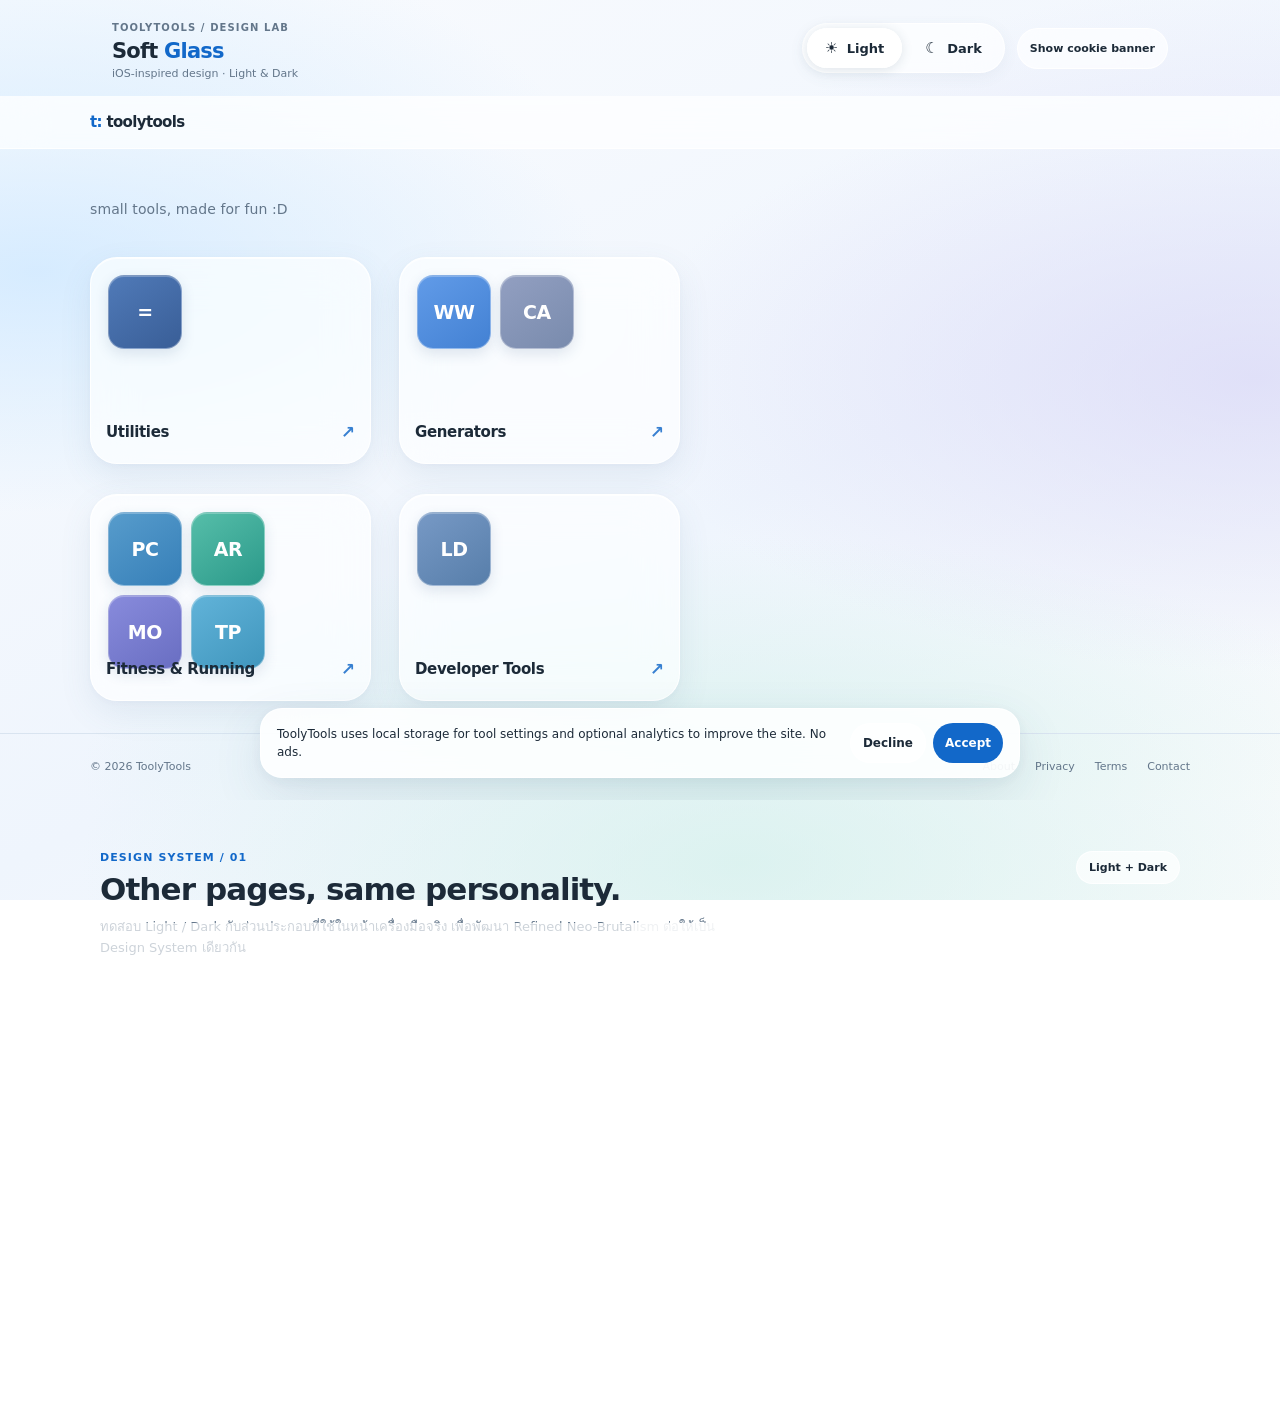
==== index.html @ 5f622f33 "Switch ToolyTools preview to iOS-inspired Soft Glass" ====
<!doctype html>
<html lang="en" data-mode="light">
<head>
  <meta charset="UTF-8">
  <meta name="viewport" content="width=device-width, initial-scale=1, viewport-fit=cover">
  <meta name="color-scheme" content="light dark">
  <meta name="description" content="ToolyTools Soft Glass — iOS-inspired clean and frosted Light and Dark interactive folder demo. No production changes.">
  <title>ToolyTools — Soft Glass Style Lab</title>
  <script>
    // Set the last chosen appearance before CSS loads, to avoid a flash.
    (function () {
      try {
        var saved = localStorage.getItem("toolytools-refined-mode");
        document.documentElement.dataset.mode =
          saved === "light" || saved === "dark" ? saved :
          (window.matchMedia("(prefers-color-scheme: dark)").matches ? "dark" : "light");
      } catch (_) { document.documentElement.dataset.mode = "light"; }
    }());
  </script>
  <link rel="stylesheet" href="./styles.css">
  <link rel="stylesheet" href="./refined.css">
  <link rel="stylesheet" href="./interaction.css">
  <link rel="stylesheet" href="./glass.css">
  <script src="./refined.js" defer></script>
</head>
<body>
  <!-- Demo controls — not part of ToolyTools' actual website layout. -->
  <aside class="demo-toolbar" aria-label="Soft Glass design system controls">
    <div class="toolbar-brand">
      <span class="toolbar-eyebrow">TOOLYTOOLS / DESIGN LAB</span>
      <div class="toolbar-name">Soft <span>Glass</span></div>
      <div class="toolbar-hint">iOS-inspired design · Light & Dark</div>
    </div>
    <div class="toolbar-actions">
      <div class="mode-switch" role="group" aria-label="Appearance">
        <button type="button" data-mode-switch="light" aria-pressed="true"><span aria-hidden="true">☀</span> Light</button>
        <button type="button" data-mode-switch="dark" aria-pressed="false"><span aria-hidden="true">☾</span> Dark</button>
      </div>
      <button class="reset-cookie" id="show-cookie" type="button">Show cookie banner</button>
    </div>
  </aside>

  <!-- The four real ToolyTools folder categories, now interactive. -->
  <div class="site-preview" id="site-preview" data-theme="refined">
    <header class="site-header">
      <div class="site-width header-inner">
        <span class="site-logo"><span class="logo-accent">t:</span> toolytools</span>
      </div>
    </header>
    <main class="home-screen" id="main-content">
      <div class="site-width home-container">
        <div class="home-hero"><p>small tools, made for fun :D</p></div>
        <section class="folder-grid" aria-label="Tool folders" tabindex="0">
          <button class="folder-item" type="button" data-folder="utilities" aria-label="Open Utilities folder" aria-haspopup="dialog" aria-controls="folder-dialog">
            <span aria-hidden="true" class="folder-card">
              <span class="tool-tile tile-equals">=</span>
            </span>
            <span class="folder-title">Utilities<span class="folder-arrow" aria-hidden="true">↗</span></span>
          </button>
          <button class="folder-item" type="button" data-folder="generators" aria-label="Open Generators folder" aria-haspopup="dialog" aria-controls="folder-dialog">
            <span aria-hidden="true" class="folder-card">
              <span class="tool-tile tile-ww">WW</span>
              <span class="tool-tile tile-ca">CA</span>
            </span>
            <span class="folder-title">Generators<span class="folder-arrow" aria-hidden="true">↗</span></span>
          </button>
          <button class="folder-item" type="button" data-folder="fitness" aria-label="Open Fitness &amp; Running folder" aria-haspopup="dialog" aria-controls="folder-dialog">
            <span aria-hidden="true" class="folder-card">
              <span class="tool-tile tile-pc">PC</span>
              <span class="tool-tile tile-ar">AR</span>
              <span class="tool-tile tile-mo">MO</span>
              <span class="tool-tile tile-tp">TP</span>
            </span>
            <span class="folder-title">Fitness &amp; Running<span class="folder-arrow" aria-hidden="true">↗</span></span>
          </button>
          <button class="folder-item" type="button" data-folder="developer" aria-label="Open Developer Tools folder" aria-haspopup="dialog" aria-controls="folder-dialog">
            <span aria-hidden="true" class="folder-card">
              <span class="tool-tile tile-ld">LD</span>
            </span>
            <span class="folder-title">Developer Tools<span class="folder-arrow" aria-hidden="true">↗</span></span>
          </button>
        </section>
      </div>
    </main>
    <footer class="site-footer">
      <div class="site-width footer-inner">
        <span>© 2026 ToolyTools</span>
        <nav class="footer-links" aria-label="Footer pages">
          <span>About</span><span>Privacy</span><span>Terms</span><span>Contact</span>
        </nav>
      </div>
    </footer>
    <div class="cookie-banner" id="cookie-banner" role="region" aria-label="Cookie choices">
      <p>ToolyTools uses local storage for tool settings and optional analytics to improve the site. No ads.</p>
      <div class="cookie-actions">
        <button type="button" data-dismiss-cookie="decline">Decline</button>
        <button type="button" data-dismiss-cookie="accept">Accept</button>
      </div>
    </div>
  </div>

  <!-- Dialog is outside site-preview so it is not clipped by the home layout. -->
  <div class="modal-backdrop" id="folder-backdrop" hidden>
    <section class="folder-dialog" id="folder-dialog" role="dialog" aria-modal="true"
      aria-labelledby="folder-dialog-title" aria-describedby="folder-dialog-description"
      tabindex="-1">
      <div class="folder-dialog__header">
        <div class="folder-dialog__intro">
          <span class="folder-dialog__eyebrow">TOOLYTOOLS / FOLDER</span>
          <h2 id="folder-dialog-title">Fitness &amp; Running</h2>
          <p id="folder-dialog-description">Explore tools in this folder.</p>
        </div>
        <button type="button" class="folder-dialog__close" id="close-folder"
          aria-label="Close folder dialog">×</button>
      </div>
      <div class="modal-tools" id="folder-tools" aria-label="Tools in selected folder"></div>
      <div class="folder-dialog__foot">
        <span id="folder-tool-count">4 tools</span>
        <span>ESC to close <span aria-hidden="true">↗</span></span>
      </div>
    </section>
  </div>
  <div class="demo-toast" id="demo-toast" role="status" aria-live="polite" hidden></div>

  <!-- Tool-page specimen. Not part of the production ToolyTools homepage. -->
  <section class="component-lab" id="component-lab" aria-label="Reusable components demo">
    <div class="component-lab__inner">
      <div class="kit-intro">
        <div>
          <p class="kit-eyebrow">DESIGN SYSTEM / 01</p>
          <h2>Other pages, same personality.</h2>
          <p>ทดสอบ Light / Dark กับส่วนประกอบที่ใช้ในหน้าเครื่องมือจริง เพื่อพัฒนา Refined Neo-Brutalism ต่อให้เป็น Design System เดียวกัน</p>
        </div>
        <span class="kit-badge">Light + Dark</span>
      </div>
      <div class="kit-grid">
        <article class="kit-card">
          <div class="kit-card__head">
            <h3>Workout Wallpaper</h3>
            <span class="kit-status">● Preview mode</span>
          </div>
          <div class="kit-fields">
            <div class="kit-field">
              <label for="kit-goal">Weekly goal (km)</label>
              <input id="kit-goal" class="kit-control" type="number" min="1" max="999" inputmode="numeric" value="70">
            </div>
            <div class="kit-field">
              <label for="kit-format">Wallpaper format</label>
              <select id="kit-format" class="kit-control">
                <option>Portrait</option><option>Landscape</option><option>Square</option>
              </select>
            </div>
          </div>
          <div class="kit-buttons">
            <button class="kit-button primary" id="kit-generate" type="button">Update preview →</button>
            <button class="kit-button" id="kit-reset" type="button">Reset settings</button>
          </div>
          <div class="kit-result" aria-live="polite">
            <div class="kit-result__art">WW</div>
            <div>
              <div class="kit-result__text" id="kit-result-title">70 km · Portrait</div>
              <div class="kit-result__muted" id="kit-result-info">Interactive demo of reusable components</div>
            </div>
          </div>
          <p class="kit-note">Sample UI only — no wallpaper file is generated.</p>
        </article>
        <article class="kit-card">
          <div class="kit-card__head">
            <h3>Components in context</h3>
            <span class="kit-status">● Reusable</span>
          </div>
          <div class="kit-tabs" role="group" aria-label="Example data">
            <button type="button" class="kit-tab" data-kit-tab="tools" aria-pressed="true">Tools</button>
            <button type="button" class="kit-tab" data-kit-tab="activity" aria-pressed="false">Activity</button>
          </div>
          <div id="kit-list" class="kit-list"></div>
          <p class="kit-note">Shared tokens:
            <span class="kit-code">--ds-surface</span>
            <span class="kit-code">--ds-accent</span>
            <span class="kit-code">--ds-border</span>
          </p>
        </article>
      </div>
    </div>
  </section>
</body>
</html>
---- styles.css ----
/* ToolyTools — Refined Neo-Brutalism Layout Foundation.
   Stable geometry for the original site + reusable component specimen.
   Palette and surface styling are defined exclusively in refined.css. */
*{box-sizing:border-box}
html{min-width:280px}
body{margin:0;font-family:system-ui,-apple-system,"Segoe UI",Arial,sans-serif}
button,input,select{font:inherit}
button{cursor:pointer}
:focus-visible{outline:3px solid var(--ds-focus);outline-offset:3px}
[hidden]{display:none!important}

/* Design-lab-only controls: not intended as a production site header */
.demo-toolbar{
  width:min(100%,1100px);margin:0 auto;padding:17px 22px;
  display:flex;align-items:center;justify-content:space-between;gap:18px;
}
.toolbar-brand{min-width:0}
.toolbar-eyebrow{font-size:10px;letter-spacing:1.5px;font-weight:800}
.toolbar-name{font-weight:850;font-size:20px;letter-spacing:-.65px;line-height:1.25;margin:3px 0}
.toolbar-hint{font-size:11px}
.toolbar-actions{display:flex;align-items:center;gap:12px;flex-shrink:0}
.mode-switch{display:flex;align-items:center;gap:5px;padding:4px;border-radius:11px}
.mode-switch button{border:1px solid transparent;min-height:41px;padding:9px 18px;border-radius:8px;font-size:13px;font-weight:750;transition:background-color .18s,color .18s}
.mode-switch button span{font-size:15px;margin-right:4px}
.reset-cookie{min-height:41px;border:1px solid;border-radius:8px;padding:9px 12px;font-size:11px;font-weight:700;white-space:nowrap}

/* The fixed ToolyTools homepage layout from the previous demo */
.site-preview{
  width:100%;min-height:695px;position:relative;isolation:isolate;
  display:flex;flex-direction:column;overflow:hidden;
  border-top:1px solid;
  transition:background-color .19s ease,color .19s ease,border-color .19s ease;
}
.site-width{max-width:1100px;width:100%;margin:0 auto}
.site-header{height:53px;flex-shrink:0;border-bottom:1px solid}
.header-inner{height:100%;display:flex;align-items:center}
.site-logo{font-size:15px;font-weight:800;letter-spacing:-.4px}
.logo-accent{font-weight:900}
.home-screen{flex:1;min-width:0}
.home-hero{padding-top:51px;padding-bottom:38px}
.home-hero p{
  margin:0;font-family:Consolas,ui-monospace,monospace;
  font-size:13px;line-height:1.35;letter-spacing:.1px;
}
.folder-grid{display:flex;justify-content:space-between;gap:10px;padding:0 70px 20px}
.folder-item{flex:0 0 120px;text-align:center}
.folder-card{
  width:120px;height:120px;padding:10px;
  display:grid;grid-template-columns:repeat(2,45px);
  grid-template-rows:repeat(2,45px);gap:8px;
  align-content:start;justify-content:start;
  position:relative;
  transition:background-color .19s ease,border-color .19s ease,box-shadow .19s ease,transform .19s ease;
}
.tool-tile{
  height:45px;width:45px;display:flex;
  align-items:center;justify-content:center;
  font:900 12px/1 Consolas,ui-monospace,monospace;
  letter-spacing:-.4px;position:relative;z-index:1;
}
.folder-title{font-size:15px;font-weight:740;white-space:nowrap;margin-top:17px;line-height:1.4;letter-spacing:-.35px}
.site-footer{height:67px;flex-shrink:0;border-top:1px solid}
.footer-inner{
  height:100%;display:flex;align-items:center;
  justify-content:space-between;gap:12px;
  font:11px Consolas,ui-monospace,monospace;
}
.footer-links{display:flex;align-items:center;gap:20px}
.cookie-banner{
  position:absolute;left:50%;bottom:22px;transform:translateX(-50%);
  display:flex;align-items:center;gap:20px;
  width:min(760px,calc(100% - 32px));z-index:5;padding:14px 16px;
  border:2px solid;border-radius:10px;
}
.cookie-banner p{
  flex:1;min-width:0;margin:0;
  font:12px/1.5 Consolas,ui-monospace,monospace;
}
.cookie-actions{display:flex;gap:7px}
.cookie-actions button{
  padding:10px 12px;border:1px solid;
  border-radius:6px;font:700 12px Consolas,ui-monospace,monospace;
  min-height:40px;transition:filter .18s,transform .18s;
}
.cookie-actions button:hover{filter:brightness(1.08);transform:translateY(-1px)}

/* Reusable component specimen for future tool pages */
.component-lab{padding:clamp(28px,4vw,52px) 20px 65px;transition:background-color .19s,color .19s}
.component-lab__inner{width:min(100%,1080px);margin:0 auto}
.kit-intro{display:flex;align-items:flex-start;justify-content:space-between;gap:14px;margin-bottom:22px}
.kit-eyebrow{font-size:11px;font-weight:850;letter-spacing:1.1px;margin:0 0 8px}
.kit-intro h2{font-size:clamp(22px,3vw,31px);letter-spacing:-.9px;margin:0 0 9px;line-height:1.15}
.kit-intro p:last-child{font-size:13px;line-height:1.6;margin:0;max-width:620px}
.kit-badge{border:1px solid;border-radius:999px;padding:9px 12px;font-size:11px;white-space:nowrap;font-weight:750}
.kit-grid{display:grid;grid-template-columns:minmax(0,1.25fr) minmax(0,1fr);gap:17px;align-items:start}
.kit-card{min-width:0;border:2px solid;padding:20px;border-radius:12px}
.kit-card__head{display:flex;align-items:center;justify-content:space-between;gap:10px;margin-bottom:20px}
.kit-card h3{font-size:17px;letter-spacing:-.3px;margin:0}
.kit-status{border:1px solid;border-radius:999px;font-size:11px;padding:6px 9px;white-space:nowrap}
.kit-fields{display:grid;grid-template-columns:1fr 1fr;gap:12px}
.kit-field{display:flex;flex-direction:column;min-width:0;gap:7px}
.kit-field label{font-size:12px;font-weight:770}
.kit-control{
  width:100%;min-width:0;min-height:44px;
  padding:10px 12px;border:1px solid;border-radius:7px;font-size:14px;
}
.kit-buttons{display:flex;flex-wrap:wrap;gap:9px;margin-top:20px}
.kit-button{min-height:44px;padding:10px 15px;border:1px solid;border-radius:7px;font-weight:750;transition:transform .17s,background-color .17s}
.kit-button:active{transform:translateY(1px)}
.kit-result{display:flex;gap:12px;align-items:flex-start;margin-top:20px;padding:14px;border:2px solid;border-radius:10px}
.kit-result__art{height:43px;width:43px;flex:0 0 43px;display:grid;place-items:center;border-radius:6px;font-weight:800}
.kit-result__text{font-size:13px;font-weight:800;line-height:1.5}
.kit-result__muted{font-size:11px;margin-top:5px}
.kit-tabs{display:flex;gap:7px;margin-bottom:18px}
.kit-tab{min-height:38px;border:1px solid;border-radius:7px;padding:8px 12px;font-size:12px;font-weight:750}
.kit-list{display:grid;gap:9px}
.kit-list__item{display:flex;align-items:center;justify-content:space-between;gap:10px;padding:11px 0;border-bottom:1px solid}
.kit-list__item:last-child{border-bottom:0}
.kit-list__title{font-size:12px;font-weight:750}
.kit-list__sub{font-size:11px;margin-top:5px}
.kit-pill{font-size:10px;padding:6px 8px;border-radius:999px;font-weight:750;white-space:nowrap}
.kit-note{font-size:11px;line-height:1.65;margin:14px 0 0}
.kit-code{display:inline-block;padding:4px 6px;border:1px solid;border-radius:5px;font:11px ui-monospace,monospace;margin:3px 1px}

/* Responsive: mobile homepage remains ONE HORIZONTAL RAIL, never a 2-col grid. */
@media(max-width:1150px){
  .site-width{padding-inline:22px}
  .folder-grid{padding-inline:40px}
}
@media(max-width:900px){.kit-grid{grid-template-columns:1fr}}
@media(max-width:720px){
  html,body{width:100%;max-width:100%;overflow-x:clip}
  .demo-toolbar{padding:13px 14px;gap:10px}
  .toolbar-name{font-size:17px}
  .toolbar-eyebrow{font-size:9px;letter-spacing:1px}
  .toolbar-hint{font-size:10px}
  .toolbar-actions{flex-direction:column;gap:5px;align-items:stretch}
  .mode-switch{padding:2px}
  .mode-switch button{min-height:44px;padding:9px 11px;font-size:12px}
  .reset-cookie{min-height:32px;font-size:10px;padding:6px}
  .site-preview{min-height:640px;min-width:0}
  .site-width{padding-inline:26px}
  .home-hero{padding-top:35px;padding-bottom:39px}
  .home-hero p{font-size:12px}
  .folder-grid{
    width:calc(100% + 52px);margin-left:-26px;
    padding:0 0 24px 73px;gap:105px;justify-content:flex-start;
    overflow-x:auto;overscroll-behavior-x:contain;
    scrollbar-width:none;scroll-snap-type:none
  }
  .folder-grid::-webkit-scrollbar{display:none}
  .folder-item{flex-shrink:0}
  .folder-title{font-size:14px;margin-top:15px}
  .site-footer{height:50px}
  .footer-inner{padding-inline:15px;font-size:9px;gap:4px}
  .footer-links{gap:9px;font-size:9px;flex-wrap:wrap;justify-content:flex-end}
  .cookie-banner{bottom:13px;display:block;padding:13px 14px;max-width:calc(100% - 24px)}
  .cookie-banner p{font-size:11px;margin-bottom:10px;overflow-wrap:anywhere}
  .cookie-actions{display:flex}
  .cookie-actions button{flex:1;min-height:44px;font-size:11px}
  .component-lab{padding:28px 14px 45px}
  .kit-intro{display:block}
  .kit-badge{display:inline-block;margin-top:13px}
  .kit-card{padding:16px}
  .kit-fields{grid-template-columns:1fr}
  .kit-buttons{display:grid;grid-template-columns:1fr 1fr}
  .kit-button{padding:10px 6px}
}
@media(max-width:360px){
 .site-width{padding-inline:19px}
 .folder-grid{margin-left:-19px;width:calc(100% + 38px);padding-left:60px;gap:85px}
 .footer-links{gap:6px;font-size:8px}
 .demo-toolbar{flex-wrap:wrap}
 .toolbar-actions{flex-direction:row;width:100%;align-items:center}
 .mode-switch{flex:1}
 .mode-switch button{flex:1}
 .reset-cookie{max-width:118px;white-space:normal}
}
@media(prefers-reduced-motion:reduce){
 *,*::before,*::after{scroll-behavior:auto!important;transition-duration:0s!important;animation-duration:0s!important}
}
---- refined.css ----
/* Refined Neo-Brutalism — ONE visual system, TWO appearances.
   Design tokens are shared by homepage and future ToolyTools tools.
   Colors, borders and shadows live here; all dimensions/layout in styles.css. */

/* Cool Slate v2: clean neutral surfaces, muted steel blue and calm teal.
   Two appearances of the same Refined Neo-Brutalism design system. */
:root,
html[data-mode="light"]{
  color-scheme:light;
  --bg:#f6f8fa;
  --surface:#ffffff;
  --surface-2:#edf2f6;
  --text:#23313d;
  --muted:#627380;
  --border:#758999;
  --accent:#365f7d;
  --accent-2:#b5ccd3;
  --on-accent:#ffffff;
  --shadow-ink:#9eafbccc;
  --site-glow:linear-gradient(160deg,#fcfdfe 0%,#f6f8fa 55%,#f0f4f6 100%);
  --folder-1:#e6ebef;
  --folder-2:#e2e9ef;
  --folder-3:#e0ebec;
  --folder-4:#e8eaee;
  --tile-1:#52697a;
  --tile-2:#557993;
  --tile-3:#6c8291;
  --tile-4:#4d7188;
  --tile-5:#577f7d;
  --tile-6:#687a97;
  --tile-7:#4d8090;
  --tile-8:#5f7383;
  --tile-ink:#ffffff;
  --radius-lg:12px;
  --radius-md:7px;
  --shadow-card:2px 3px 0 var(--shadow-ink);
  --shadow-tile:1px 1px 0 #667d8d66;
  --card-border:1.5px solid var(--border);
  --tile-border:1px solid var(--border);
  --transition:180ms ease;
  --ds-bg:var(--bg);
  --ds-surface:var(--surface);
  --ds-surface-alt:var(--surface-2);
  --ds-text:var(--text);
  --ds-muted:var(--muted);
  --ds-border:var(--border);
  --ds-accent:var(--accent);
  --ds-on-accent:var(--on-accent);
  --ds-positive:#3c756a;
  --ds-radius:var(--radius-lg);
  --ds-shadow:var(--shadow-card);
  --ds-focus:#315f88;
}
html[data-mode="dark"]{
  color-scheme:dark;
  --bg:#141b21;
  --surface:#1e2932;
  --surface-2:#2a3842;
  --text:#eaf0f4;
  --muted:#acbec9;
  --border:#8295a2;
  --accent:#91bdd5;
  --accent-2:#527887;
  --on-accent:#182833;
  --shadow-ink:#091218;
  --site-glow:linear-gradient(165deg,#1a252d 0%,#141b21 60%,#11171c 100%);
  --folder-1:#2c3b46;
  --folder-2:#324352;
  --folder-3:#2c4548;
  --folder-4:#36404b;
  --tile-1:#abc2d0;
  --tile-2:#9bbfd5;
  --tile-3:#a6bac7;
  --tile-4:#a0c5d7;
  --tile-5:#9dc4bf;
  --tile-6:#b4bfd6;
  --tile-7:#96c5cc;
  --tile-8:#b0c2cf;
  --tile-ink:#152531;
  --shadow-card:2px 3px 0 var(--shadow-ink);
  --shadow-tile:1px 1px 0 #071117a6;
  --ds-positive:#99cec1;
  --ds-focus:#a1d3ee;
}

/* Demo toolbar shares the actual system so switching previews everything. */
body{background:var(--bg);color:var(--text);transition:background-color var(--transition),color var(--transition)}
.demo-toolbar{color:var(--text)}
.toolbar-eyebrow{color:var(--accent)}
.toolbar-name span{color:var(--accent)}
.toolbar-hint{color:var(--muted)}
.mode-switch{border:1px solid var(--border);background:var(--surface-2)}
.mode-switch button{background:transparent;color:var(--text)}
.mode-switch button:hover{background:var(--surface)}
.mode-switch button[aria-pressed="true"]{
  background:var(--accent);color:var(--on-accent);border-color:var(--border);
  box-shadow:1px 2px 0 var(--shadow-ink);
}
.reset-cookie{border-color:var(--border);background:var(--surface);color:var(--text)}
.reset-cookie:hover{background:var(--surface-2)}

/* Matching original ToolyTools homepage proportions. */
.site-preview[data-theme="refined"]{
  background:var(--site-glow),var(--bg);
  color:var(--text);
  border-top-color:var(--border);
}
.site-preview[data-theme="refined"] .site-header{
  border-bottom:1px solid var(--border);
  background:var(--surface);
}
.site-preview[data-theme="refined"] .logo-accent{color:var(--accent)}
.site-preview[data-theme="refined"] .site-logo{letter-spacing:-.45px}
.site-preview[data-theme="refined"] .home-hero p{color:var(--muted)}
.site-preview[data-theme="refined"] .folder-card{
  border:var(--card-border);border-radius:var(--radius-lg);
  background:var(--folder-color);box-shadow:var(--shadow-card);
}
.site-preview[data-theme="refined"] .folder-item:nth-child(1){--folder-color:var(--folder-1)}
.site-preview[data-theme="refined"] .folder-item:nth-child(2){--folder-color:var(--folder-2)}
.site-preview[data-theme="refined"] .folder-item:nth-child(3){--folder-color:var(--folder-3)}
.site-preview[data-theme="refined"] .folder-item:nth-child(4){--folder-color:var(--folder-4)}
.site-preview[data-theme="refined"] .folder-card::after{
  content:"";position:absolute;bottom:10px;right:10px;width:12px;height:3px;
  background:var(--border);opacity:.38;border-radius:1px;pointer-events:none;
}
.site-preview[data-theme="refined"] .tool-tile{
  border:var(--tile-border);border-radius:var(--radius-md);
  box-shadow:var(--shadow-tile);color:var(--tile-ink);filter:none;
}
.site-preview[data-theme="refined"] .tile-equals{background:var(--tile-1)}
.site-preview[data-theme="refined"] .tile-ww{background:var(--tile-2)}
.site-preview[data-theme="refined"] .tile-ca{background:var(--tile-3)}
.site-preview[data-theme="refined"] .tile-pc{background:var(--tile-4)}
.site-preview[data-theme="refined"] .tile-ar{background:var(--tile-5)}
.site-preview[data-theme="refined"] .tile-mo{background:var(--tile-6)}
.site-preview[data-theme="refined"] .tile-tp{background:var(--tile-7)}
.site-preview[data-theme="refined"] .tile-ld{background:var(--tile-8)}
.site-preview[data-theme="refined"] .folder-title{color:var(--text)}
.site-preview[data-theme="refined"] .site-footer{border-top-color:var(--border)}
.site-preview[data-theme="refined"] .footer-inner{color:var(--muted)}
.site-preview[data-theme="refined"] .cookie-banner{
  color:var(--text);background:var(--surface);
  border-color:var(--border);box-shadow:var(--shadow-card);
}
.site-preview[data-theme="refined"] .cookie-banner p{color:var(--text)}
.site-preview[data-theme="refined"] .cookie-actions button{
  border-color:var(--border);color:var(--text);background:var(--surface-2);
}
.site-preview[data-theme="refined"] .cookie-actions button[data-dismiss-cookie="accept"]{
  background:var(--accent);color:var(--on-accent);
}
@media(hover:hover) and (min-width:721px) {
 .site-preview[data-theme="refined"] .folder-card:hover{
   transform:translateY(-2px);box-shadow:2px 4px 0 var(--shadow-ink);
 }
}

/* Components: inputs stay understated; primary actions get the accent. */
.component-lab{background:var(--ds-bg);color:var(--ds-text)}
.kit-eyebrow{color:var(--ds-accent)}
.kit-intro p:last-child,.kit-note,.kit-list__sub,.kit-result__muted{color:var(--ds-muted)}
.kit-badge{border-color:var(--ds-border);background:var(--ds-surface);color:var(--ds-muted)}
.kit-card{
  border-color:var(--ds-border);background:var(--ds-surface);
  color:var(--ds-text);box-shadow:var(--ds-shadow);
}
.kit-status{color:var(--ds-positive);background:var(--ds-surface-alt);border-color:var(--ds-border)}
.kit-field label{color:var(--ds-text)}
.kit-control{
  background:var(--ds-surface-alt);color:var(--ds-text);border-color:var(--ds-border);
}
.kit-control:focus-visible{outline:2px solid var(--ds-focus)}
.kit-button{color:var(--ds-text);background:var(--ds-surface-alt);border-color:var(--ds-border)}
.kit-button.primary{
  background:var(--ds-accent);color:var(--ds-on-accent);border-color:var(--ds-border);
  box-shadow:1px 2px 0 var(--shadow-ink);
}
.kit-button:hover,.kit-tab:hover{filter:brightness(.96)}
html[data-mode="dark"] .kit-button:hover,html[data-mode="dark"] .kit-tab:hover{filter:brightness(1.12)}
.kit-result{
  background:var(--ds-surface-alt);border-color:var(--ds-border);
}
.kit-result__art{background:var(--ds-accent);color:var(--ds-on-accent)}
.kit-tab{color:var(--ds-muted);background:transparent;border-color:var(--ds-border)}
.kit-tab[aria-pressed="true"]{
  color:var(--ds-on-accent);background:var(--ds-accent);border-color:var(--ds-border);
}
.kit-list__item{border-bottom-color:var(--ds-border)}
.kit-pill{background:var(--ds-surface-alt);color:var(--ds-text)}
.kit-code{background:var(--ds-surface-alt);color:var(--ds-text);border-color:var(--ds-border)}
---- interaction.css ----
/* Folder interaction and desktop/mobile preview adapted from the real
   ToolyTools mobile screenshots. This file is demo-only (no real tool links). */

/* Homepage: four interactive folders, 2x2 instead of the earlier swipe rail. */
.site-preview .home-container{width:min(100%,1100px)}
.site-preview .folder-grid{
  width:min(100%,590px);display:grid;grid-template-columns:repeat(2,minmax(0,1fr));
  gap:30px 28px;justify-content:start;margin:0;padding:0 0 32px;
  overflow:visible;scroll-snap-type:none;
}
.site-preview .folder-item{
  position:relative;display:block;min-width:0;min-height:0;width:100%;padding:0;
  margin:0;flex:none;background:transparent;border:0;
  text-align:left;color:var(--text);cursor:pointer;
}
.site-preview .folder-card{
  width:100%;height:207px;padding:17px;
  grid-template-columns:repeat(2,74px);grid-template-rows:repeat(2,74px);
  gap:9px;align-content:start;justify-content:start;
  background:var(--folder-color);border:var(--card-border);
}
.site-preview .tool-tile{
  width:74px;height:74px;font-size:19px;line-height:1;
  box-shadow:1px 1px 0 var(--shadow-ink);
}
.site-preview .folder-title{
  position:relative;display:flex;align-items:center;
  gap:7px;justify-content:space-between;
  min-height:34px;padding:0 16px;margin-top:-49px;
  margin-bottom:15px;white-space:normal;
  font-size:15px;letter-spacing:-.2px;font-weight:760;
  z-index:2;line-height:1.25;
}
.folder-arrow{font-size:18px;flex:none;line-height:1;color:var(--text)}
.site-preview .folder-item:hover .folder-card,
.site-preview .folder-item:focus-visible .folder-card{
  transform:translateY(-2px);box-shadow:2px 4px 0 var(--shadow-ink);
}
.site-preview .folder-item:active .folder-card{
  transform:translateY(1px);box-shadow:1px 1px 0 var(--shadow-ink);
}
.site-preview .folder-item:focus-visible{outline-offset:7px}
.site-preview .folder-item:hover .folder-card,
.site-preview .folder-item:focus-visible .folder-card{border-color:var(--accent)}
.site-preview .site-preview,.site-preview .folder-item{touch-action:manipulation}

/* Realistic centered dialog with blurred backdrop and dense, clickable cards. */
body.folder-dialog-open{overflow:hidden}
.modal-backdrop{
  position:fixed;inset:0;z-index:200;
  display:flex;align-items:center;justify-content:center;
  padding:clamp(12px,3vw,34px);
  background:rgb(17 21 22 / .45);
  -webkit-backdrop-filter:blur(6px);backdrop-filter:blur(6px);
}
.folder-dialog{
  width:min(100%,670px);max-height:min(87dvh,790px);
  overflow-x:hidden;overflow-y:auto;overscroll-behavior:contain;
  scrollbar-width:thin;
  background:var(--surface);border:1.5px solid var(--border);
  border-radius:12px;box-shadow:3px 5px 0 var(--shadow-ink);
  color:var(--text);padding:clamp(18px,3vw,34px);
  animation:dialog-enter .2s ease both;
}
@keyframes dialog-enter{
  from{opacity:0;transform:translateY(10px) scale(.987)}
  to{opacity:1;transform:translateY(0) scale(1)}
}
.folder-dialog__header{display:flex;align-items:flex-start;gap:12px;justify-content:space-between;margin-bottom:23px}
.folder-dialog__intro{min-width:0}
.folder-dialog__eyebrow{display:block;color:var(--accent);font:800 10px/1.5 ui-monospace,Consolas,monospace;letter-spacing:1px;margin:0 0 7px}
.folder-dialog h2{
  margin:0;font-size:clamp(23px,3vw,32px);line-height:1.15;
  letter-spacing:-.9px;font-weight:850;
}
.folder-dialog__intro p{color:var(--muted);font-size:12px;line-height:1.5;margin:10px 0 0}
.folder-dialog__close{
  flex:0 0 44px;width:44px;height:44px;
  display:grid;place-items:center;background:var(--surface-2);
  border:1.5px solid var(--border);border-radius:9px;
  color:var(--text);font-size:28px;line-height:1;
  transition:transform .18s,background-color .18s;
}
.folder-dialog__close:hover{background:var(--accent);color:var(--on-accent);transform:rotate(7deg)}
.modal-tools{display:grid;grid-template-columns:repeat(2,minmax(0,1fr));gap:16px}
.modal-tool{
  position:relative;display:flex;flex-direction:column;align-items:flex-start;
  min-height:176px;padding:16px 17px 14px;min-width:0;
  text-align:left;cursor:pointer;
  color:var(--text);background:var(--surface);
  border:1.5px solid var(--border);border-radius:9px;
  box-shadow:2px 3px 0 var(--shadow-ink);
  transition:transform .18s,box-shadow .18s,background-color .18s;
}
.modal-tool:hover,.modal-tool:focus-visible{
  transform:translateY(-2px);box-shadow:2px 5px 0 var(--shadow-ink);
  background:var(--surface-2);
}
.modal-tool:active{transform:translateY(1px);box-shadow:1px 1px 0 var(--shadow-ink)}
.modal-tool__icon{
  display:grid;place-items:center;flex:0 0 56px;width:56px;height:56px;
  font:900 17px ui-monospace,Consolas,monospace;
  border:1px solid var(--border);border-radius:4px;
  background:var(--tool-color);color:var(--tool-ink);
  margin-bottom:14px;
}
.modal-tool__name{font-size:14px;font-weight:780;line-height:1.3;letter-spacing:-.2px}
.modal-tool__description{
  display:block;color:var(--muted);font-size:11px;line-height:1.45;
  margin-top:5px;max-width:95%;padding-bottom:14px;
}
.modal-tool__arrow{
  position:absolute;right:13px;bottom:10px;font-size:19px;line-height:1;color:var(--text)
}
.folder-dialog__foot{
  display:flex;justify-content:space-between;align-items:center;
  gap:12px;margin-top:22px;padding-top:15px;
  border-top:1px solid var(--border);
  color:var(--muted);font:600 11px ui-monospace,Consolas,monospace;
}
.demo-toast{
  position:fixed;z-index:250;left:50%;bottom:24px;max-width:min(500px,calc(100% - 32px));
  transform:translateX(-50%);
  padding:13px 18px;min-height:44px;display:flex;align-items:center;
  border:1.5px solid var(--border);border-radius:9px;
  box-shadow:2px 2px 0 var(--shadow-ink);
  background:var(--surface);color:var(--text);font-size:13px;font-weight:700;
  text-align:center;
}
html[data-mode="dark"] .modal-backdrop{background:rgb(3 6 7 / .67)}
html[data-mode="dark"] .modal-tool{background:var(--surface-2)}
html[data-mode="dark"] .modal-tool:hover{background:#374752}
@media(min-width:1120px){
 .modal-backdrop{justify-content:flex-end;padding-right:max(38px,calc((100vw - 1280px) / 2))}
 .folder-dialog{width:min(46vw,640px)}
 .site-preview .folder-grid{margin-left:0}
}
@media(max-width:720px){
  .site-preview{min-height:calc(100svh - 110px)}
  .site-preview .home-hero{padding-bottom:32px}
  .site-preview .folder-grid{
    width:100%;margin:0;display:grid;
    grid-template-columns:repeat(2,minmax(0,1fr));
    gap:22px 17px;padding:0 0 30px;
    overflow:visible;
  }
  .site-preview .folder-item{width:100%;min-width:0;flex:none}
  .site-preview .folder-card{
    width:100%;height:174px;
    padding:12px;gap:8px;
    grid-template-columns:repeat(2,minmax(0,1fr));
    grid-template-rows:repeat(2,minmax(0,1fr));
  }
  .site-preview .tool-tile{
    width:100%;height:100%;max-height:62px;
    font-size:clamp(12px,3.8vw,17px);
  }
  .site-preview .folder-title{
    min-height:40px;padding:0 10px;
    margin-top:-49px;margin-bottom:9px;
    font-size:clamp(11px,3.4vw,14px);line-height:1.15;
  }
  .folder-arrow{font-size:17px}
  .modal-backdrop{align-items:center;padding:14px}
  .folder-dialog{
    width:100%;max-height:calc(100dvh - 35px);
    padding:20px 17px 17px;box-shadow:3px 4px 0 var(--shadow-ink);
  }
  .folder-dialog__header{margin-bottom:19px}
  .modal-tools{gap:12px}
  .modal-tool{
    min-height:164px;padding:12px 11px 14px;
    box-shadow:2px 2px 0 var(--shadow-ink);
  }
  .modal-tool__icon{height:54px;width:54px;flex-basis:54px;margin-bottom:11px}
  .modal-tool__name{font-size:12px}
  .modal-tool__description{font-size:10px;line-height:1.4}
  .modal-tool__arrow{bottom:9px;right:10px}
}
@media(max-width:360px){
 .site-preview .folder-grid{width:100%;margin:0;gap:18px 12px;padding:0 0 26px}
 .site-preview .folder-card{height:155px;padding:10px;gap:6px}
 .site-preview .tool-tile{max-height:56px}
 .site-preview .folder-title{font-size:11px}
 .folder-dialog{padding:17px 13px}
 .modal-tools{gap:10px}
 .modal-tool{min-height:162px;padding:10px}
 .modal-tool__icon{height:47px;width:47px;flex-basis:47px}
}
@media(prefers-reduced-motion:reduce){
 .folder-dialog{animation:none}
}
---- glass.css ----
/* ToolyTools — Soft Glass, iOS-inspired visual direction
   Light + Dark, no third-party assets, no gradients baked as images.
   Keep original component behavior, folder layout and code-only deployment.
   This file intentionally overrides the previous Neo-Brutalism skin. */
:root,html[data-mode="light"]{
  color-scheme:light;
  --bg:#f4f7fc;--surface:#ffffff;--surface-2:#edf3fa;
  --text:#1c2a38;--muted:#63768a;--border:#d9e4f0;
  --accent:#1268c9;--accent-2:#a4d2ef;--on-accent:#ffffff;
  --shadow-ink:#aabacf3d;
  --site-glow:
    radial-gradient(ellipse 58% 45% at 3% 25%,#cee8ffcc,transparent 76%),
    radial-gradient(ellipse 65% 55% at 98% 40%,#d8d6f6ae,transparent 76%),
    radial-gradient(ellipse 68% 44% at 58% 96%,#cfefe9a8,transparent 76%),
    linear-gradient(155deg,#f9fbfe,#eff5fd 58%,#f9fbfc);
  --folder-1:#eaf2fc;--folder-2:#e8f4fc;
  --folder-3:#e7f5f1;--folder-4:#edf0fb;
  --tile-1:linear-gradient(145deg,#507ab8,#395e97);
  --tile-2:linear-gradient(145deg,#619be8,#4381d3);
  --tile-3:linear-gradient(145deg,#929fc1,#798bad);
  --tile-4:linear-gradient(145deg,#579ccc,#367fb8);
  --tile-5:linear-gradient(145deg,#56bea9,#2b998a);
  --tile-6:linear-gradient(145deg,#888bdc,#696ec2);
  --tile-7:linear-gradient(145deg,#61b3d9,#4096bd);
  --tile-8:linear-gradient(145deg,#7799c5,#577eaa);
  --tile-ink:#fff;
  --radius-lg:26px;--radius-md:13px;
  --shadow-card:0 12px 32px #4d74921a,0 2px 7px #7390b10b;
  --shadow-tile:0 5px 14px #244b7b22,inset 0 1px 0 #ffffff40;
  --card-border:1px solid #ffffffd9;
  --tile-border:1px solid #ffffff55;
  --glass-surface:#ffffffad;--glass-surface-strong:#ffffffdf;
  --glass-surface-soft:#ffffff91;--glass-border:#ffffffd9;
  --glass-shadow:0 18px 50px #3a5d831f,0 3px 14px #496b8710;
  --glass-ring:#ffffffc7;
  --glass-backdrop:blur(22px) saturate(1.45);
  --ds-bg:var(--bg);--ds-surface:var(--glass-surface-strong);
  --ds-surface-alt:#f0f5fb;--ds-text:var(--text);
  --ds-muted:var(--muted);--ds-border:#d9e4ef;--ds-accent:var(--accent);
  --ds-on-accent:var(--on-accent);--ds-positive:#298b80;
  --ds-radius:20px;--ds-shadow:var(--glass-shadow);
  --ds-focus:#1684e8;
}
html[data-mode="dark"]{
  color-scheme:dark;
  --bg:#101823;--surface:#1e2b3b;--surface-2:#28384c;
  --text:#f4f8fd;--muted:#aec0d3;--border:#50637a;
  --accent:#81c1ff;--accent-2:#376c99;--on-accent:#0d263c;
  --shadow-ink:#050c18a6;
  --site-glow:
    radial-gradient(ellipse 56% 42% at 4% 23%,#204772a8,transparent 76%),
    radial-gradient(ellipse 66% 52% at 97% 40%,#39407083,transparent 78%),
    radial-gradient(ellipse 64% 43% at 63% 96%,#164a5577,transparent 78%),
    linear-gradient(145deg,#111b28,#182739 57%,#0f1a26);
  --folder-1:#253b55;--folder-2:#28485b;
  --folder-3:#244b50;--folder-4:#333b5b;
  --tile-1:linear-gradient(145deg,#648fc9,#3e679f);
  --tile-2:linear-gradient(145deg,#66aaed,#387cbf);
  --tile-3:linear-gradient(145deg,#8c9dc3,#697caa);
  --tile-4:linear-gradient(145deg,#58add3,#3985bc);
  --tile-5:linear-gradient(145deg,#45c3ac,#289b8d);
  --tile-6:linear-gradient(145deg,#969ce9,#747aca);
  --tile-7:linear-gradient(145deg,#64bbdb,#328ead);
  --tile-8:linear-gradient(145deg,#789cd2,#4b78a9);
  --tile-ink:#ffffff;
  --radius-lg:26px;--radius-md:13px;
  --shadow-card:0 15px 35px #030b1c7d,0 2px 7px #08112166;
  --shadow-tile:0 5px 14px #00000037,inset 0 1px 0 #ffffff47;
  --card-border:1px solid #ffffff27;
  --tile-border:1px solid #ffffff44;
  --glass-surface:#283c53b0;--glass-surface-strong:#273749f2;
  --glass-surface-soft:#284052a1;--glass-border:#eaf4ff2b;
  --glass-shadow:0 20px 55px #020916a8,0 3px 12px #02091673;
  --glass-ring:#ffffff29;
  --glass-backdrop:blur(24px) saturate(1.3);
  --ds-bg:var(--bg);--ds-surface:var(--glass-surface-strong);
  --ds-surface-alt:#304357;--ds-text:var(--text);
  --ds-muted:var(--muted);--ds-border:#5f738a;--ds-accent:var(--accent);
  --ds-on-accent:var(--on-accent);--ds-positive:#7fe5c6;
  --ds-radius:20px;--ds-shadow:var(--glass-shadow);
  --ds-focus:#9ad6ff;
}

/* Airy typography and a subtle, system-like toolbar */
body{
  background:var(--site-glow);color:var(--text);
  font-family:-apple-system,BlinkMacSystemFont,"Segoe UI",system-ui,sans-serif;
  background-attachment:fixed;
}
.demo-toolbar{
  position:relative;z-index:1;
  max-width:1120px;gap:18px;padding-block:16px;
}
.toolbar-eyebrow{font-size:10px;letter-spacing:1.1px;color:var(--muted)}
.toolbar-name{font-weight:780;letter-spacing:-.8px;font-size:21px}
.toolbar-name span{color:var(--accent)}
.toolbar-hint{color:var(--muted);font-size:11px}
.mode-switch{
  background:var(--glass-surface);border:1px solid var(--glass-border);
  box-shadow:0 4px 15px #526e8710;
  border-radius:999px;padding:4px;
  -webkit-backdrop-filter:var(--glass-backdrop);backdrop-filter:var(--glass-backdrop);
}
.mode-switch button{
  border:0;border-radius:999px;min-height:40px;
  font-weight:680;font-size:13px;
}
.mode-switch button[aria-pressed="true"]{
  background:var(--glass-surface-strong);color:var(--text);
  border:0;box-shadow:0 2px 12px #334c6624,inset 0 0 0 1px var(--glass-ring);
}
.mode-switch button:hover{background:var(--glass-surface-strong)}
.reset-cookie{
  border:1px solid var(--glass-border);border-radius:999px;
  background:var(--glass-surface);color:var(--text);
  -webkit-backdrop-filter:var(--glass-backdrop);backdrop-filter:var(--glass-backdrop);
}

/* Frosted homepage: no hard outlines or offset shadows */
.site-preview[data-theme="refined"]{
  background:var(--site-glow);border:0;
}
.site-preview[data-theme="refined"] .site-header{
  background:var(--glass-surface);
  border-bottom:1px solid var(--glass-border);
  -webkit-backdrop-filter:var(--glass-backdrop);backdrop-filter:var(--glass-backdrop);
}
.site-preview[data-theme="refined"] .site-logo{
  font-weight:750;letter-spacing:-.65px;
}
.site-preview[data-theme="refined"] .home-hero p{
  font-family:inherit;font-size:14px;font-weight:490;letter-spacing:.1px;
}
.site-preview[data-theme="refined"] .folder-card,
.site-preview .folder-card{
  background:var(--glass-surface);
  border:var(--card-border);border-radius:27px;
  box-shadow:var(--shadow-card),inset 0 1px 0 var(--glass-ring);
  -webkit-backdrop-filter:var(--glass-backdrop);backdrop-filter:var(--glass-backdrop);
  transition:transform .2s ease,background-color .2s ease,box-shadow .2s ease;
}
.site-preview[data-theme="refined"] .folder-card::after{display:none}
.site-preview[data-theme="refined"] .tool-tile{
  border:var(--tile-border);border-radius:16px;
  box-shadow:var(--shadow-tile);
  font:700 clamp(13px,1.5vw,19px)/1 -apple-system,BlinkMacSystemFont,system-ui,sans-serif;
}
.site-preview .folder-title{font-weight:680;letter-spacing:-.35px;font-size:15px}
.folder-arrow{
  color:var(--accent);font-family:system-ui,sans-serif;
  font-size:17px;opacity:.84
}
.site-preview .folder-item:hover .folder-card,
.site-preview .folder-item:focus-visible .folder-card{
  border-color:var(--glass-ring);
  background:var(--glass-surface-strong);
  transform:translateY(-3px);
  box-shadow:0 18px 35px #35587927,0 3px 9px #4062810c;
}
.site-preview .folder-item:active .folder-card{
  transform:scale(.985);box-shadow:var(--shadow-card);
}
.site-preview .site-footer{border-top:1px solid var(--glass-border)}
.site-preview .footer-inner{
  font:450 11px/1.5 -apple-system,BlinkMacSystemFont,system-ui,sans-serif;
  color:var(--muted);
}
.site-preview[data-theme="refined"] .cookie-banner{
  background:var(--glass-surface-strong);border:1px solid var(--glass-border);
  border-radius:22px;box-shadow:var(--glass-shadow);
  -webkit-backdrop-filter:var(--glass-backdrop);backdrop-filter:var(--glass-backdrop);
}
.site-preview[data-theme="refined"] .cookie-banner p{
  font:480 12px/1.5 -apple-system,BlinkMacSystemFont,system-ui,sans-serif;
}
.site-preview[data-theme="refined"] .cookie-actions button{
  border:1px solid var(--glass-border);border-radius:999px;
  background:var(--glass-surface);color:var(--text);
  font:650 12px -apple-system,BlinkMacSystemFont,system-ui,sans-serif;
}
.site-preview[data-theme="refined"] .cookie-actions button[data-dismiss-cookie="accept"]{
  border:0;background:var(--accent);color:var(--on-accent);
}

/* Soft frosted dialogs, system-like controls and translucent tool cells */
.modal-backdrop{
  justify-content:center;
  background:#1e31465a;
  -webkit-backdrop-filter:blur(12px) saturate(1.25);backdrop-filter:blur(12px) saturate(1.25);
}
html[data-mode="dark"] .modal-backdrop{background:#020815a8}
.folder-dialog{
  width:min(100%,670px);
  background:var(--glass-surface-strong);
  border:1px solid var(--glass-border);border-radius:29px;
  box-shadow:0 32px 90px #112e4a3a,0 9px 28px #233f5c1d,inset 0 1px 0 var(--glass-ring);
  -webkit-backdrop-filter:blur(30px) saturate(1.5);backdrop-filter:blur(30px) saturate(1.5);
}
.folder-dialog__eyebrow{color:var(--accent);font-family:inherit;letter-spacing:1.2px}
.folder-dialog h2{font-weight:760;letter-spacing:-1.1px}
.folder-dialog__intro p{color:var(--muted);font-size:13px}
.folder-dialog__close{
  width:42px;height:42px;flex-basis:42px;
  background:var(--surface-2);border:1px solid var(--glass-border);
  border-radius:50%;font-size:25px;color:var(--text);
}
.folder-dialog__close:hover{
  background:var(--accent);color:var(--on-accent);transform:none;
}
.modal-tool,html[data-mode="dark"] .modal-tool{
  border:1px solid var(--glass-border);border-radius:20px;
  background:var(--glass-surface-soft);
  box-shadow:0 6px 20px #355d7814,inset 0 1px 0 var(--glass-ring);
}
.modal-tool:hover,.modal-tool:focus-visible,html[data-mode="dark"] .modal-tool:hover{
  background:var(--glass-surface-strong);
  box-shadow:0 9px 22px #355d782b;
  transform:translateY(-2px);
}
.modal-tool:active{box-shadow:0 3px 12px #355d7815;transform:scale(.985)}
.modal-tool__icon{
  border:var(--tile-border);border-radius:15px;
  box-shadow:var(--shadow-tile);font-family:inherit;font-weight:740;
}
.modal-tool__name{font-weight:700;letter-spacing:-.3px}
.modal-tool__description{color:var(--muted)}
.modal-tool__arrow{color:var(--accent)}
.folder-dialog__foot{border-top:1px solid var(--glass-border);font-family:inherit}
.demo-toast{
  background:var(--glass-surface-strong);border:1px solid var(--glass-border);
  border-radius:999px;box-shadow:var(--glass-shadow);
  -webkit-backdrop-filter:var(--glass-backdrop);backdrop-filter:var(--glass-backdrop);
}

/* Component Lab is a first-class reusable part of this design system */
.component-lab{background:transparent;color:var(--text)}
.kit-card{
  background:var(--glass-surface);border:1px solid var(--glass-border);
  border-radius:26px;box-shadow:var(--glass-shadow);
  -webkit-backdrop-filter:var(--glass-backdrop);backdrop-filter:var(--glass-backdrop);
}
.kit-badge,.kit-status,.kit-pill{
  border:1px solid var(--glass-border);background:var(--glass-surface);
  color:var(--text);border-radius:999px;
}
.kit-status{color:var(--muted)}
.kit-control{
  min-height:46px;border:1px solid var(--ds-border);
  background:var(--glass-surface-strong);border-radius:14px;color:var(--text);
}
.kit-button,.kit-tab{
  background:var(--glass-surface-strong);color:var(--text);
  border:1px solid var(--glass-border);border-radius:999px;
  box-shadow:0 2px 9px #305d7910;
}
.kit-button.primary{
  background:var(--accent);color:var(--on-accent);
  border:1px solid transparent;box-shadow:0 7px 15px #2265a53c;
}
.kit-tab[aria-pressed="true"]{background:var(--accent);color:var(--on-accent);border-color:transparent}
.kit-result{background:var(--glass-surface-soft);border:1px solid var(--glass-border);border-radius:20px}
.kit-result__art{border-radius:14px;background:var(--tile-2);color:#fff}
.kit-code{border-radius:9px;background:var(--glass-surface-soft);border-color:var(--glass-border)}
.kit-list__item{border-bottom-color:var(--glass-border)}

/* A real floating mobile sheet. Safe-area padding and large touch targets. */
@media(max-width:720px){
  .demo-toolbar{align-items:center}
  .toolbar-name{font-size:17px}
  .mode-switch button{min-height:44px}
  .site-preview[data-theme="refined"] .home-hero p{font-size:13px}
  .site-preview .folder-card{border-radius:23px}
  .site-preview .tool-tile{border-radius:13px;font-size:clamp(12px,3.9vw,17px)}
  .site-preview .folder-title{font-size:clamp(11px,3.45vw,14px)}
  .modal-backdrop{
    padding:0;align-items:flex-end;
  }
  .folder-dialog{
    width:100%;max-width:none;
    max-height:min(88dvh,850px);
    border-radius:30px 30px 0 0;
    border-bottom:0;
    box-shadow:0 -13px 50px #1e344643;
    padding:35px 19px max(25px,env(safe-area-inset-bottom));
    animation:glass-sheet-rise .24s cubic-bezier(.2,.8,.2,1) both;
  }
  .folder-dialog::before{
    content:"";position:sticky;display:block;z-index:1;
    top:-21px;width:38px;height:5px;margin:-24px auto 19px;
    border-radius:999px;background:var(--muted);opacity:.33;
    pointer-events:none;
  }
  .modal-tool{border-radius:18px;box-shadow:0 4px 16px #355d7812}
  .modal-tool__icon{border-radius:13px}
  .folder-dialog__close{width:44px;height:44px;flex-basis:44px}
  .demo-toast{bottom:max(18px,env(safe-area-inset-bottom));border-radius:18px}
  .kit-card{border-radius:22px}
}
@media(max-width:360px){
  .folder-dialog{padding-inline:15px}
  .modal-tools{gap:10px}
  .modal-tool{padding:11px}
}
@keyframes glass-sheet-rise{
  from{opacity:.7;transform:translateY(28px)}
  to{opacity:1;transform:translateY(0)}
}
@media(prefers-reduced-motion:reduce){
 .folder-dialog{animation:none}
}
@supports not ((backdrop-filter:blur(1px)) or (-webkit-backdrop-filter:blur(1px))){
 .site-preview .folder-card,.folder-dialog,.kit-card,.modal-tool{background:var(--surface)}
}
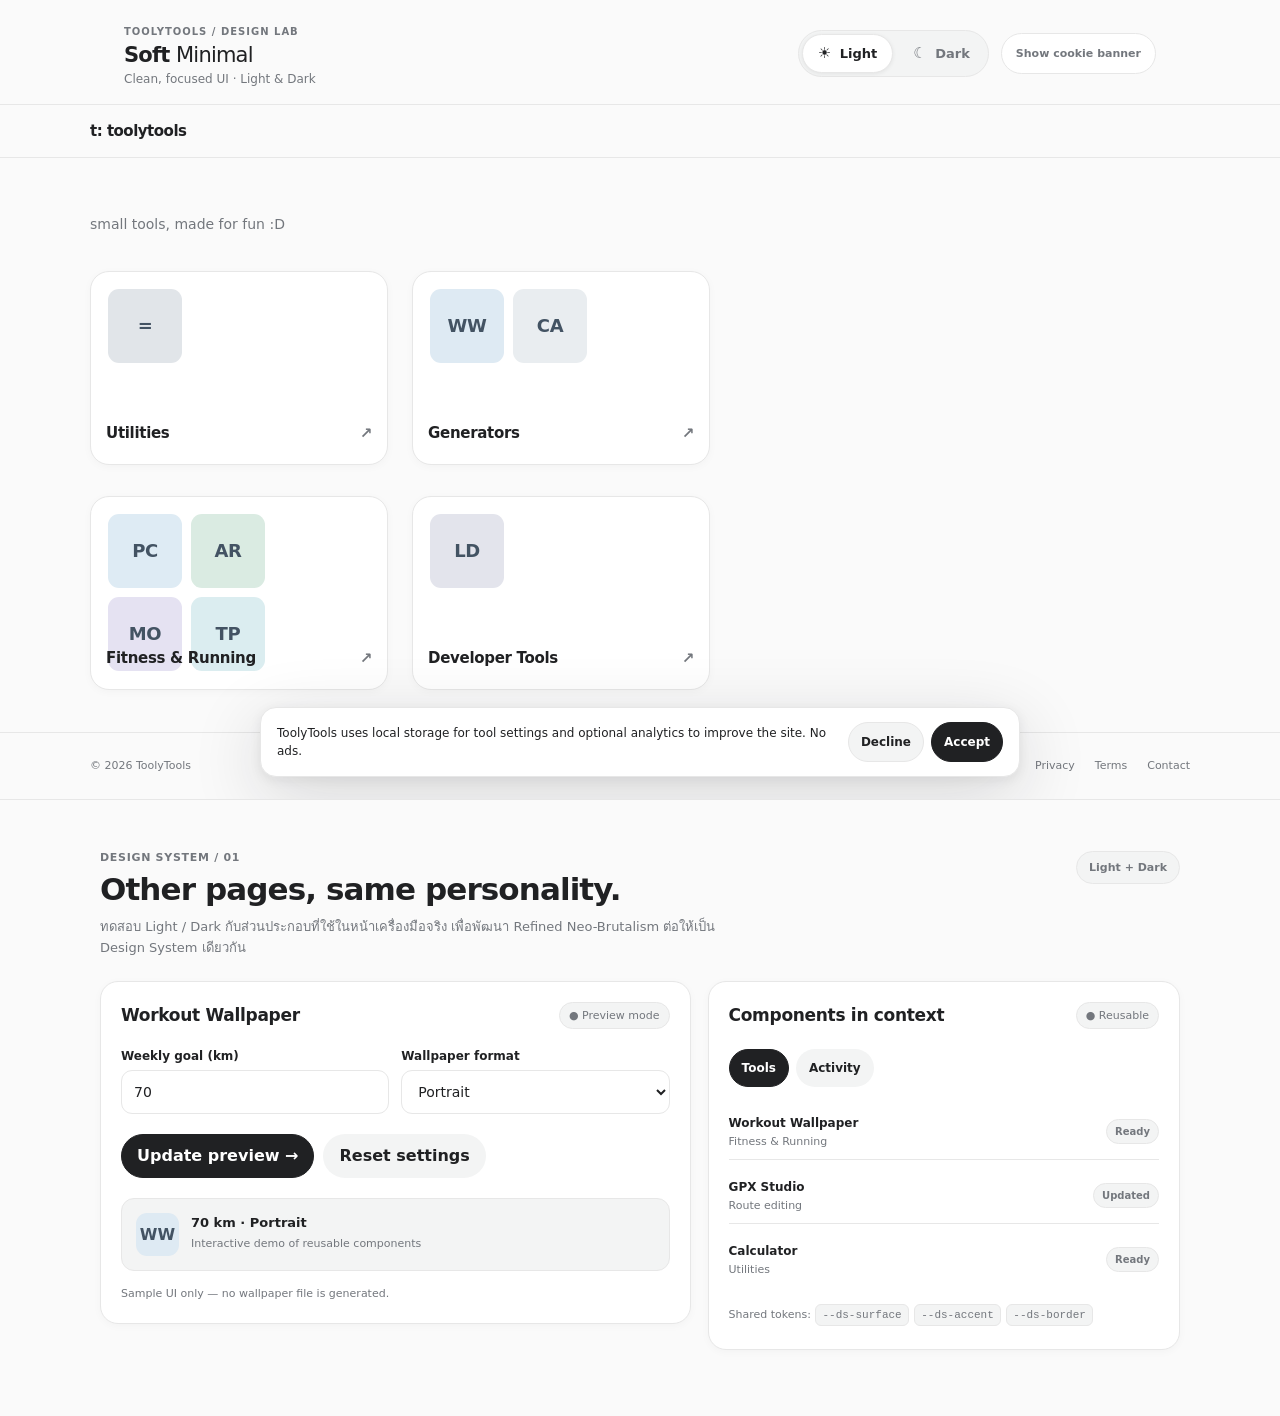
==== commit 60e14f5f: "Replace glass UI with clean soft minimal demo" ====
--- a/index.html
+++ b/index.html
@@ -4,8 +4,8 @@
   <meta charset="UTF-8">
   <meta name="viewport" content="width=device-width, initial-scale=1, viewport-fit=cover">
   <meta name="color-scheme" content="light dark">
-  <meta name="description" content="ToolyTools Soft Glass — iOS-inspired clean and frosted Light and Dark interactive folder demo. No production changes.">
-  <title>ToolyTools — Soft Glass Style Lab</title>
+  <meta name="description" content="ToolyTools Soft Minimal — clean, content-first Light and Dark folder demo. No production changes.">
+  <title>ToolyTools — Soft Minimal Style Lab</title>
   <script>
     // Set the last chosen appearance before CSS loads, to avoid a flash.
     (function () {
@@ -18,18 +18,17 @@
     }());
   </script>
   <link rel="stylesheet" href="./styles.css">
-  <link rel="stylesheet" href="./refined.css">
   <link rel="stylesheet" href="./interaction.css">
-  <link rel="stylesheet" href="./glass.css">
+  <link rel="stylesheet" href="./minimal.css">
   <script src="./refined.js" defer></script>
 </head>
 <body>
   <!-- Demo controls — not part of ToolyTools' actual website layout. -->
-  <aside class="demo-toolbar" aria-label="Soft Glass design system controls">
+  <aside class="demo-toolbar" aria-label="Soft Minimal design system controls">
     <div class="toolbar-brand">
       <span class="toolbar-eyebrow">TOOLYTOOLS / DESIGN LAB</span>
-      <div class="toolbar-name">Soft <span>Glass</span></div>
-      <div class="toolbar-hint">iOS-inspired design · Light & Dark</div>
+      <div class="toolbar-name">Soft <span>Minimal</span></div>
+      <div class="toolbar-hint">Clean, focused UI · Light & Dark</div>
     </div>
     <div class="toolbar-actions">
       <div class="mode-switch" role="group" aria-label="Appearance">
--- a/styles.css
+++ b/styles.css
@@ -1,6 +1,6 @@
-/* ToolyTools — Refined Neo-Brutalism Layout Foundation.
+/* ToolyTools — Responsive Layout Foundation.
    Stable geometry for the original site + reusable component specimen.
-   Palette and surface styling are defined exclusively in refined.css. */
+   Palette and surface styling are defined exclusively in minimal.css. */
 *{box-sizing:border-box}
 html{min-width:280px}
 body{margin:0;font-family:system-ui,-apple-system,"Segoe UI",Arial,sans-serif}
--- a/interaction.css
+++ b/interaction.css
@@ -44,7 +44,7 @@
 .site-preview .folder-item:focus-visible .folder-card{border-color:var(--accent)}
 .site-preview .site-preview,.site-preview .folder-item{touch-action:manipulation}
 
-/* Realistic centered dialog with blurred backdrop and dense, clickable cards. */
+/* Responsive folder dialog; final look is provided by minimal.css. */
 body.folder-dialog-open{overflow:hidden}
 .modal-backdrop{
   position:fixed;inset:0;z-index:200;
--- a/minimal.css
+++ b/minimal.css
@@ -0,0 +1,393 @@
+/* ToolyTools — Soft Minimal UI
+   Neutral, content-first visual language inspired by conversational apps.
+   No glass, frosted effects, patterns, saturated gradients or hard shadows.
+   Layout foundation: styles.css + interaction.css. Functionality: refined.js. */
+:root,
+html[data-mode="light"]{
+  color-scheme:light;
+  --bg:#fafafa;
+  --surface:#ffffff;
+  --surface-2:#f3f4f4;
+  --text:#202123;
+  --muted:#73777d;
+  --border:#e7e7e7;
+  --accent:#202123;
+  --on-accent:#ffffff;
+  --focus:#516d88;
+  --hover:#f6f7f7;
+  --shadow-ink:transparent;
+  --shadow-card:0 2px 8px #20212308;
+  --shadow-dialog:0 18px 70px #171a2029,0 3px 12px #171a2012;
+  --site-glow:none;
+  --radius-lg:18px;
+  --radius-md:12px;
+  --card-border:1px solid var(--border);
+  --tile-border:0 solid transparent;
+  --folder-1:#f2f3f3;
+  --folder-2:#f2f5f7;
+  --folder-3:#eef3ef;
+  --folder-4:#f2f1f5;
+  --tile-1:#e1e5e9;
+  --tile-2:#deeaf3;
+  --tile-3:#e9edf0;
+  --tile-4:#deebf4;
+  --tile-5:#daebe2;
+  --tile-6:#e5e2f2;
+  --tile-7:#dbedf0;
+  --tile-8:#e3e4ec;
+  --tile-ink:#435363;
+  --ds-bg:var(--bg);
+  --ds-surface:var(--surface);
+  --ds-surface-alt:var(--surface-2);
+  --ds-text:var(--text);
+  --ds-muted:var(--muted);
+  --ds-border:var(--border);
+  --ds-accent:var(--accent);
+  --ds-on-accent:var(--on-accent);
+  --ds-positive:#3a7663;
+  --ds-focus:var(--focus);
+  --ds-radius:var(--radius-lg);
+  --ds-shadow:var(--shadow-card);
+}
+html[data-mode="dark"]{
+  color-scheme:dark;
+  --bg:#171717;
+  --surface:#242424;
+  --surface-2:#2e2e2e;
+  --text:#f1f1f1;
+  --muted:#aaaeb2;
+  --border:#363636;
+  --accent:#f2f2f2;
+  --on-accent:#1c1c1c;
+  --focus:#a9bfd2;
+  --hover:#303030;
+  --shadow-ink:transparent;
+  --shadow-card:0 3px 12px #00000015;
+  --shadow-dialog:0 22px 90px #0000008c,0 4px 15px #0000004d;
+  --folder-1:#303234;
+  --folder-2:#2d353b;
+  --folder-3:#2e3935;
+  --folder-4:#33313a;
+  --tile-1:#48535d;
+  --tile-2:#485d6c;
+  --tile-3:#474e53;
+  --tile-4:#476176;
+  --tile-5:#446456;
+  --tile-6:#56536d;
+  --tile-7:#476168;
+  --tile-8:#535469;
+  --tile-ink:#ecf4fa;
+  --ds-positive:#a6d3bc;
+}
+
+/* Overall shell */
+html,body{background:var(--bg);color:var(--text)}
+body{
+  font-family:-apple-system,BlinkMacSystemFont,"Segoe UI",Inter,system-ui,sans-serif;
+  -webkit-font-smoothing:antialiased;
+}
+:focus-visible{outline:2px solid var(--focus);outline-offset:3px}
+.demo-toolbar{
+  max-width:1080px;
+  padding:20px 24px 18px;
+  gap:20px;
+}
+.toolbar-eyebrow{color:var(--muted);font-size:10px;letter-spacing:1px;font-weight:600}
+.toolbar-name{font-size:21px;font-weight:690;letter-spacing:-.8px}
+.toolbar-name span{color:var(--text);font-weight:500}
+.toolbar-hint{color:var(--muted);font-size:12px;margin-top:4px}
+.mode-switch{
+  border:1px solid var(--border);background:var(--surface-2);
+  border-radius:999px;padding:3px;box-shadow:none;
+}
+.mode-switch button{
+  min-height:39px;border:0;border-radius:999px;padding:8px 15px;
+  background:transparent;color:var(--muted);font-weight:600;
+}
+.mode-switch button:hover{background:var(--hover);color:var(--text)}
+.mode-switch button[aria-pressed="true"]{
+  background:var(--surface);color:var(--text);
+  border:1px solid var(--border);box-shadow:0 1px 4px #00000012;
+}
+.reset-cookie{
+  background:var(--surface);color:var(--muted);
+  border:1px solid var(--border);border-radius:999px;
+  padding:8px 14px;font-size:11px;font-weight:560;
+}
+.reset-cookie:hover{background:var(--hover);color:var(--text)}
+
+/* Homepage: content has visual priority, no decoration behind it */
+.site-preview[data-theme="refined"]{
+  background:var(--bg);border-top:1px solid var(--border);
+  color:var(--text);
+}
+.site-preview[data-theme="refined"]::before,
+.site-preview[data-theme="refined"]::after{display:none;content:none}
+.site-preview[data-theme="refined"] .site-header{
+  background:var(--bg);border-bottom:1px solid var(--border);
+}
+.site-preview .site-logo{color:var(--text);font-weight:700;letter-spacing:-.5px}
+.site-preview .logo-accent{color:var(--text)}
+.site-preview .home-hero{padding-top:56px;padding-bottom:36px}
+.site-preview .home-hero p{
+  font:500 14px/1.45 -apple-system,BlinkMacSystemFont,"Segoe UI",system-ui,sans-serif;
+  color:var(--muted);letter-spacing:0;
+}
+.site-preview .folder-grid{width:min(100%,620px);gap:30px 24px}
+.site-preview .folder-item{color:var(--text)}
+.site-preview .folder-card{
+  height:194px;
+  background:var(--surface);
+  border:1px solid var(--border);
+  border-radius:19px;
+  box-shadow:var(--shadow-card);
+  transition:background-color .18s ease,box-shadow .18s ease,transform .18s ease;
+}
+.site-preview[data-theme="refined"] .folder-card{
+  background:var(--surface);
+  border:1px solid var(--border);
+  border-radius:19px;
+  box-shadow:var(--shadow-card);
+}
+.site-preview[data-theme="refined"] .folder-card::after,
+.site-preview .folder-card::before{display:none;content:none}
+.site-preview .tool-tile,
+.site-preview[data-theme="refined"] .tool-tile{
+  border:0;border-radius:11px;box-shadow:none;
+  color:var(--tile-ink);
+  font:680 18px/1 -apple-system,BlinkMacSystemFont,"Segoe UI",system-ui,sans-serif;
+  letter-spacing:-.35px;
+}
+.site-preview .tile-equals{background:var(--tile-1)}
+.site-preview .tile-ww{background:var(--tile-2)}
+.site-preview .tile-ca{background:var(--tile-3)}
+.site-preview .tile-pc{background:var(--tile-4)}
+.site-preview .tile-ar{background:var(--tile-5)}
+.site-preview .tile-mo{background:var(--tile-6)}
+.site-preview .tile-tp{background:var(--tile-7)}
+.site-preview .tile-ld{background:var(--tile-8)}
+.site-preview .folder-title{
+  font-size:15px;font-weight:650;letter-spacing:-.3px;
+  color:var(--text);
+  margin-top:-48px;
+}
+.site-preview .folder-arrow{font-size:15px;color:var(--muted);opacity:1}
+.site-preview .folder-item:hover .folder-card,
+.site-preview .folder-item:focus-visible .folder-card{
+  border-color:var(--border);background:var(--hover);
+  box-shadow:0 5px 16px #20212312;
+  transform:translateY(-2px);
+}
+html[data-mode="dark"] .site-preview .folder-item:hover .folder-card,
+html[data-mode="dark"] .site-preview .folder-item:focus-visible .folder-card{
+  box-shadow:0 5px 16px #00000030;
+}
+.site-preview .folder-item:active .folder-card{
+  transform:scale(.985);box-shadow:var(--shadow-card);
+}
+.site-preview .site-footer{border-top:1px solid var(--border)}
+.site-preview .footer-inner{
+  color:var(--muted);
+  font:450 11px/1.5 -apple-system,BlinkMacSystemFont,"Segoe UI",system-ui,sans-serif;
+}
+.site-preview[data-theme="refined"] .cookie-banner{
+  border:1px solid var(--border);border-radius:16px;
+  background:var(--surface);box-shadow:var(--shadow-dialog);
+}
+.site-preview[data-theme="refined"] .cookie-banner p{
+  font:440 12px/1.5 -apple-system,BlinkMacSystemFont,"Segoe UI",system-ui,sans-serif;
+  color:var(--text);
+}
+.site-preview[data-theme="refined"] .cookie-actions button{
+  border:1px solid var(--border);background:var(--surface-2);color:var(--text);
+  border-radius:999px;
+  font:600 12px -apple-system,BlinkMacSystemFont,"Segoe UI",system-ui,sans-serif;
+}
+.site-preview[data-theme="refined"] .cookie-actions button[data-dismiss-cookie="accept"]{
+  background:var(--accent);color:var(--on-accent);border-color:var(--accent);
+}
+
+/* Dialog: plain modal with a tidy vertical tool list, not floating glass tiles */
+.modal-backdrop{
+  background:#00000065;
+  -webkit-backdrop-filter:none;backdrop-filter:none;
+  justify-content:center;
+}
+html[data-mode="dark"] .modal-backdrop{background:#000000af}
+.folder-dialog{
+  width:min(100%,560px);max-height:min(86dvh,760px);
+  background:var(--surface);color:var(--text);
+  border:1px solid var(--border);border-radius:22px;
+  box-shadow:var(--shadow-dialog);
+  padding:27px 27px 19px;
+  -webkit-backdrop-filter:none;backdrop-filter:none;
+}
+.folder-dialog__header{margin-bottom:19px}
+.folder-dialog__eyebrow{
+  color:var(--muted);font:600 10px/1.5 -apple-system,BlinkMacSystemFont,"Segoe UI",system-ui,sans-serif;
+  letter-spacing:.7px;
+}
+.folder-dialog h2{font-size:clamp(22px,3vw,28px);font-weight:685;letter-spacing:-.9px}
+.folder-dialog__intro p{color:var(--muted);font-size:13px;margin-top:7px}
+.folder-dialog__close{
+  flex:0 0 38px;width:38px;height:38px;
+  border:0;border-radius:50%;
+  background:var(--surface-2);color:var(--muted);
+  font-size:23px;font-weight:400;
+}
+.folder-dialog__close:hover{background:var(--hover);color:var(--text);transform:none}
+.modal-tools{display:grid;grid-template-columns:1fr;gap:5px}
+.modal-tool{
+  position:relative;
+  display:grid;grid-template-columns:48px minmax(0,1fr) 18px;
+  grid-template-rows:auto auto;
+  column-gap:13px;row-gap:3px;
+  min-height:74px;padding:12px;border:0;border-radius:13px;
+  background:var(--surface);box-shadow:none;
+  text-align:left;color:var(--text);
+  transition:background-color .16s ease;
+}
+.modal-tool:hover,.modal-tool:focus-visible,
+html[data-mode="dark"] .modal-tool:hover{
+  background:var(--hover);box-shadow:none;transform:none;
+}
+.modal-tool:active{background:var(--surface-2);transform:none}
+.modal-tool__icon{
+  width:46px;height:46px;flex:none;
+  grid-column:1;grid-row:1/3;
+  display:grid;place-items:center;
+  font:670 13px/1 -apple-system,BlinkMacSystemFont,"Segoe UI",system-ui,sans-serif;
+  border:0;border-radius:12px;
+  background:var(--tool-color);color:var(--tool-ink);
+  box-shadow:none;margin:0;align-self:center;
+}
+.modal-tool__content{
+  grid-column:2;grid-row:1/3;
+  display:flex;min-width:0;flex-direction:column;justify-content:center;gap:4px;
+}
+.modal-tool__name{font-size:13px;font-weight:650;line-height:1.3;letter-spacing:-.2px}
+.modal-tool__description{
+  margin:0;padding:0;color:var(--muted);max-width:none;
+  font-size:11px;line-height:1.35;
+}
+.modal-tool__arrow{
+  position:static;grid-column:3;grid-row:1/3;
+  align-self:center;justify-self:end;
+  color:var(--muted);font-size:16px;
+}
+.folder-dialog__foot{
+  border-top:1px solid var(--border);margin-top:17px;
+  color:var(--muted);font:450 11px -apple-system,BlinkMacSystemFont,"Segoe UI",system-ui,sans-serif;
+}
+.demo-toast{
+  border:1px solid var(--border);border-radius:14px;
+  background:var(--surface);color:var(--text);
+  box-shadow:var(--shadow-dialog);font-size:12px;font-weight:540;
+}
+
+/* Component Lab: same visual tokens as the homepage */
+.component-lab{
+  background:var(--bg);color:var(--text);
+  border-top:1px solid var(--border);
+}
+.component-lab::before,.component-lab::after{display:none;content:none}
+.kit-eyebrow{color:var(--muted);font-weight:600;letter-spacing:.7px}
+.kit-intro h2{font-weight:685;letter-spacing:-.9px}
+.kit-intro p:last-child{color:var(--muted)}
+.kit-badge,.kit-status,.kit-pill{
+  border:1px solid var(--border);border-radius:999px;
+  background:var(--surface-2);color:var(--muted);
+}
+.kit-card{
+  position:relative;
+  background:var(--surface);color:var(--text);
+  border:1px solid var(--border);border-radius:18px;
+  box-shadow:var(--shadow-card);
+}
+.kit-card::before{display:none;content:none}
+.kit-card h3{font-weight:650}
+.kit-field label{color:var(--text)}
+.kit-control{
+  min-height:44px;background:var(--surface);color:var(--text);
+  border:1px solid var(--border);border-radius:11px;
+}
+.kit-control:focus-visible{outline:2px solid var(--focus)}
+.kit-button,.kit-tab{
+  background:var(--surface-2);color:var(--text);
+  border:1px solid transparent;border-radius:999px;box-shadow:none;
+  font-weight:590;
+}
+.kit-button:hover,.kit-tab:hover{background:var(--hover);filter:none}
+.kit-button.primary,.kit-tab[aria-pressed="true"]{
+  background:var(--accent);color:var(--on-accent);
+  border-color:var(--accent);box-shadow:none;
+}
+html[data-mode="dark"] .kit-button:hover,html[data-mode="dark"] .kit-tab:hover{filter:none}
+.kit-result{
+  background:var(--surface-2);border:1px solid var(--border);border-radius:13px;
+}
+.kit-result__art{
+  background:var(--tile-2);color:var(--tile-ink);border-radius:11px;
+}
+.kit-result__muted,.kit-list__sub,.kit-note{color:var(--muted)}
+.kit-code{border:1px solid var(--border);background:var(--surface-2);border-radius:6px}
+.kit-list__item{border-bottom-color:var(--border)}
+
+/* Mobile: one quiet 2x2 home grid and a compact bottom sheet */
+@media(max-width:720px){
+  .demo-toolbar{padding:14px 14px;gap:12px}
+  .toolbar-name{font-size:17px}
+  .toolbar-hint{font-size:10px}
+  .mode-switch button{min-height:42px;padding:8px 12px}
+  .site-preview .home-hero{padding-top:35px;padding-bottom:32px}
+  .site-preview .home-hero p{font-size:13px}
+  .site-preview .folder-grid{width:100%;gap:22px 16px}
+  .site-preview .folder-card,
+  .site-preview[data-theme="refined"] .folder-card{
+    height:174px;padding:12px;border-radius:16px;
+  }
+  .site-preview .tool-tile,
+  .site-preview[data-theme="refined"] .tool-tile{
+    border-radius:10px;font-size:clamp(12px,3.7vw,16px);
+  }
+  .site-preview .folder-title{
+    margin-top:-48px;font-size:clamp(11px,3.35vw,14px);
+  }
+  .modal-backdrop{padding:0;align-items:flex-end}
+  .folder-dialog{
+    width:100%;max-width:none;max-height:min(89dvh,820px);
+    padding:25px 16px max(19px,env(safe-area-inset-bottom));
+    border-radius:20px 20px 0 0;border-bottom:0;
+    box-shadow:0 -16px 48px #0000002a;
+  }
+  .folder-dialog::before{
+    content:"";position:sticky;display:block;z-index:1;
+    top:-15px;width:36px;height:4px;margin:-15px auto 22px;
+    background:var(--border);border-radius:99px;opacity:1;pointer-events:none;
+  }
+  .modal-tools{grid-template-columns:1fr;gap:5px}
+  .modal-tool{
+    min-height:72px;padding:11px 10px;grid-template-columns:44px minmax(0,1fr) 18px;
+    column-gap:11px;
+  }
+  .modal-tool__icon{width:44px;height:44px}
+  .modal-tool__name{font-size:13px}
+  .modal-tool__description{font-size:11px}
+  .folder-dialog__close{width:44px;height:44px;flex-basis:44px}
+  .kit-card{border-radius:16px}
+}
+@media(max-width:360px){
+  .site-preview .folder-grid{gap:18px 12px}
+  .site-preview .folder-card,.site-preview[data-theme="refined"] .folder-card{
+    height:155px;padding:10px;
+  }
+  .site-preview .folder-title{font-size:11px}
+  .folder-dialog{padding-inline:13px}
+}
+@media(prefers-reduced-motion:reduce){
+  .folder-dialog{animation:none}
+}
+/* No glass effects, including on browsers where blur might be supported. */
+.site-preview .folder-card,.folder-dialog,.modal-tool,.kit-card,.mode-switch{
+  -webkit-backdrop-filter:none;backdrop-filter:none;
+}
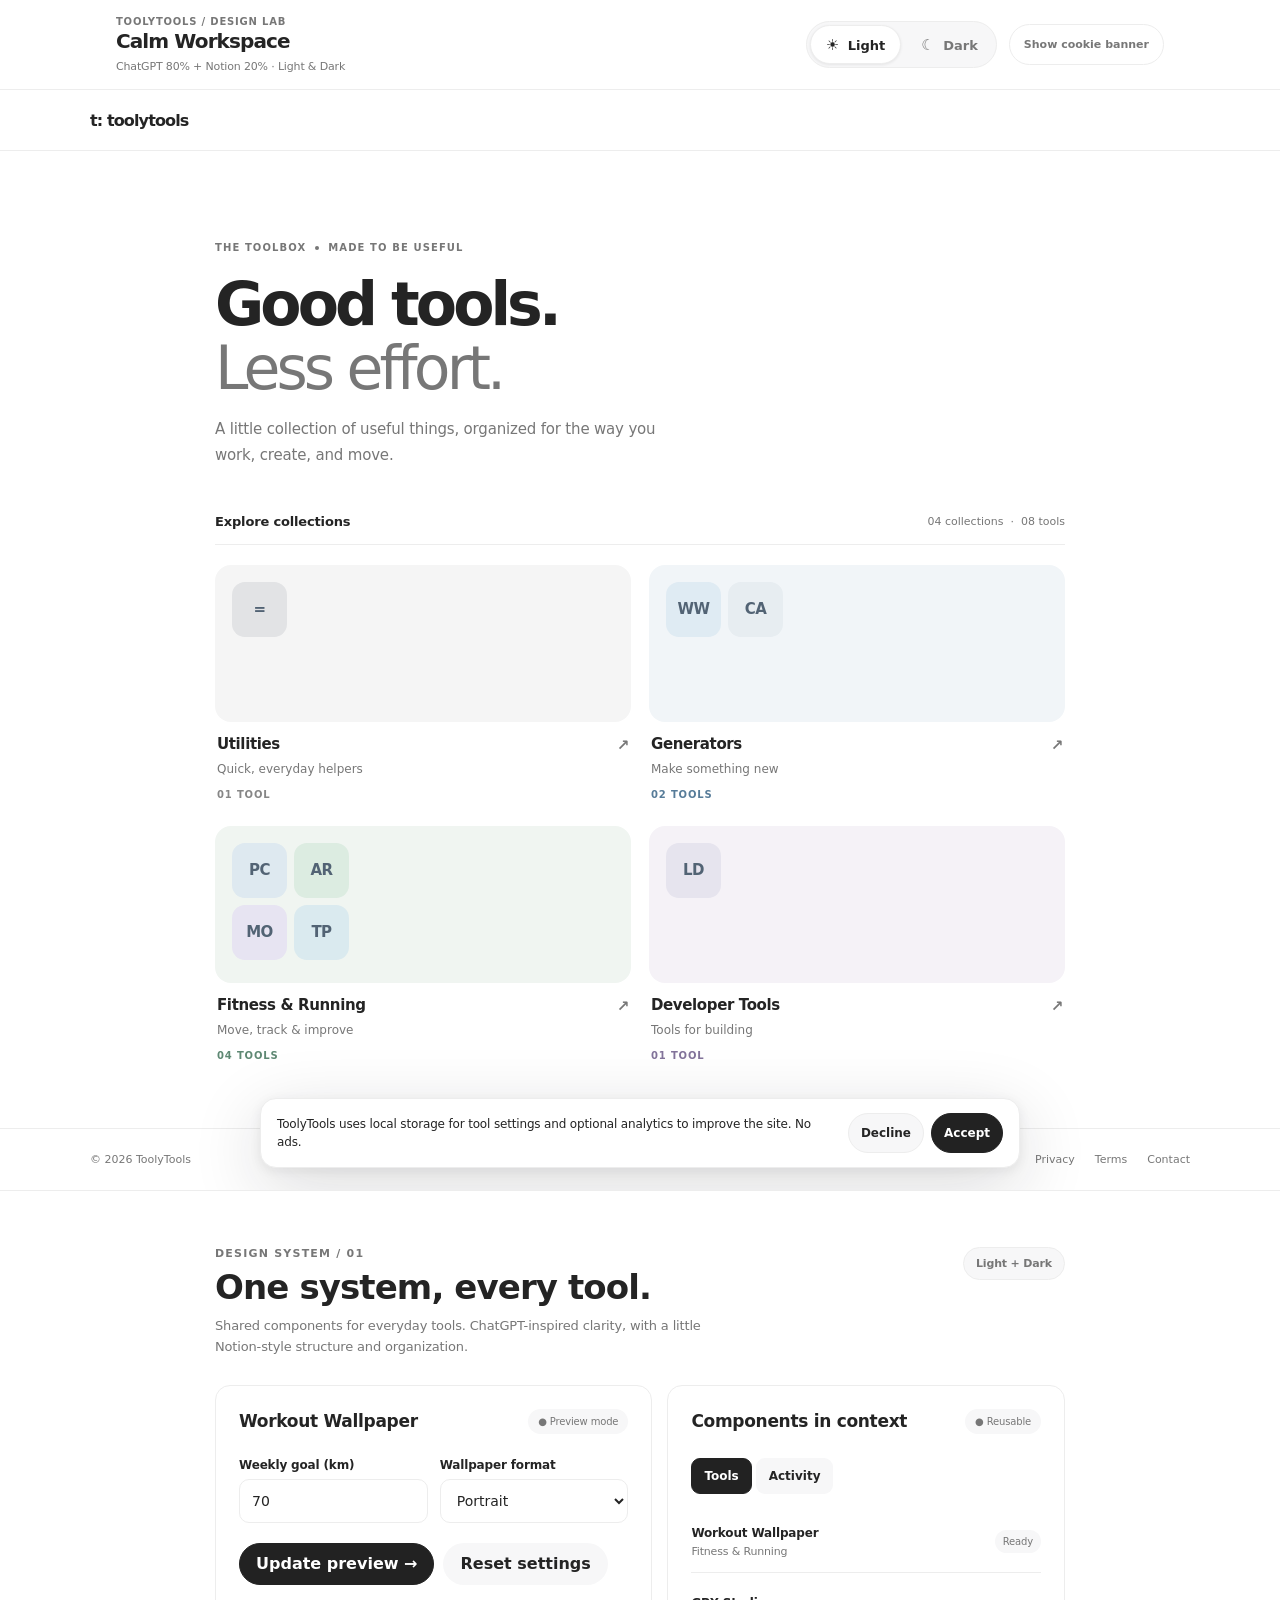
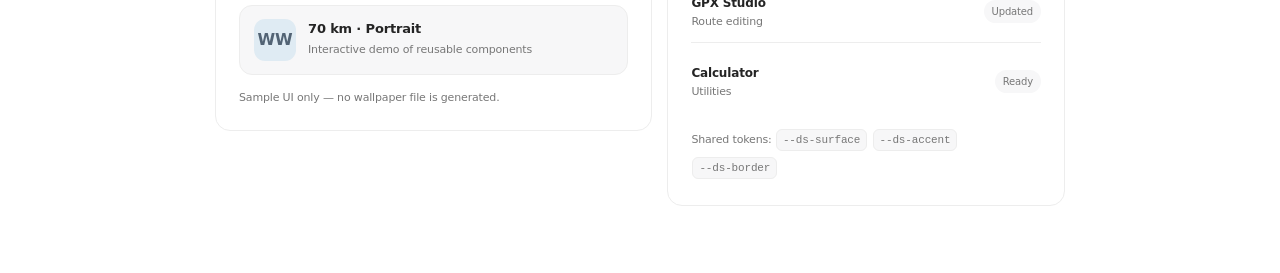
==== commit 94d086cb: "Refine ToolyTools as ChatGPT-inspired calm workspace with Notion organization" ====
--- a/index.html
+++ b/index.html
@@ -4,8 +4,8 @@
   <meta charset="UTF-8">
   <meta name="viewport" content="width=device-width, initial-scale=1, viewport-fit=cover">
   <meta name="color-scheme" content="light dark">
-  <meta name="description" content="ToolyTools Soft Minimal — clean, content-first Light and Dark folder demo. No production changes.">
-  <title>ToolyTools — Soft Minimal Style Lab</title>
+  <meta name="description" content="ToolyTools Calm Workspace preview: ChatGPT-inspired clarity with Notion-inspired organization. Light and Dark modes.">
+  <title>ToolyTools — Calm Workspace | ChatGPT + Notion Inspired</title>
   <script>
     // Set the last chosen appearance before CSS loads, to avoid a flash.
     (function () {
@@ -19,16 +19,17 @@
   </script>
   <link rel="stylesheet" href="./styles.css">
   <link rel="stylesheet" href="./interaction.css">
-  <link rel="stylesheet" href="./minimal.css">
+  <link rel="stylesheet" href="./minimal.css?v=20261008-blend">
+  <link rel="stylesheet" href="./workspace.css?v=20261008-v1">
   <script src="./refined.js" defer></script>
 </head>
 <body>
   <!-- Demo controls — not part of ToolyTools' actual website layout. -->
-  <aside class="demo-toolbar" aria-label="Soft Minimal design system controls">
+  <aside class="demo-toolbar" aria-label="Calm Workspace design system controls">
     <div class="toolbar-brand">
       <span class="toolbar-eyebrow">TOOLYTOOLS / DESIGN LAB</span>
-      <div class="toolbar-name">Soft <span>Minimal</span></div>
-      <div class="toolbar-hint">Clean, focused UI · Light & Dark</div>
+      <div class="toolbar-name">Calm <span>Workspace</span></div>
+      <div class="toolbar-hint">ChatGPT 80% + Notion 20% · Light & Dark</div>
     </div>
     <div class="toolbar-actions">
       <div class="mode-switch" role="group" aria-label="Appearance">
@@ -48,20 +49,34 @@
     </header>
     <main class="home-screen" id="main-content">
       <div class="site-width home-container">
-        <div class="home-hero"><p>small tools, made for fun :D</p></div>
+        <div class="home-hero">
+          <p class="home-eyebrow">THE TOOLBOX <span class="eyebrow-dot" aria-hidden="true"></span> MADE TO BE USEFUL</p>
+          <h1>Good tools.<br><span>Less effort.</span></h1>
+          <p class="home-description">A little collection of useful things, organized for the way you work, create, and move.</p>
+        </div>
+        <div class="folder-section-heading" aria-hidden="true">
+          <span>Explore collections</span>
+          <span>04 collections &nbsp;·&nbsp; 08 tools</span>
+        </div>
         <section class="folder-grid" aria-label="Tool folders" tabindex="0">
           <button class="folder-item" type="button" data-folder="utilities" aria-label="Open Utilities folder" aria-haspopup="dialog" aria-controls="folder-dialog">
             <span aria-hidden="true" class="folder-card">
               <span class="tool-tile tile-equals">=</span>
             </span>
-            <span class="folder-title">Utilities<span class="folder-arrow" aria-hidden="true">↗</span></span>
+            <span class="folder-info"><span class="folder-title">Utilities<span class="folder-arrow" aria-hidden="true">↗</span></span>
+              <span class="folder-desc">Quick, everyday helpers</span>
+              <span class="folder-count">01 TOOL</span>
+            </span>
           </button>
           <button class="folder-item" type="button" data-folder="generators" aria-label="Open Generators folder" aria-haspopup="dialog" aria-controls="folder-dialog">
             <span aria-hidden="true" class="folder-card">
               <span class="tool-tile tile-ww">WW</span>
               <span class="tool-tile tile-ca">CA</span>
             </span>
-            <span class="folder-title">Generators<span class="folder-arrow" aria-hidden="true">↗</span></span>
+            <span class="folder-info"><span class="folder-title">Generators<span class="folder-arrow" aria-hidden="true">↗</span></span>
+              <span class="folder-desc">Make something new</span>
+              <span class="folder-count">02 TOOLS</span>
+            </span>
           </button>
           <button class="folder-item" type="button" data-folder="fitness" aria-label="Open Fitness &amp; Running folder" aria-haspopup="dialog" aria-controls="folder-dialog">
             <span aria-hidden="true" class="folder-card">
@@ -70,13 +85,19 @@
               <span class="tool-tile tile-mo">MO</span>
               <span class="tool-tile tile-tp">TP</span>
             </span>
-            <span class="folder-title">Fitness &amp; Running<span class="folder-arrow" aria-hidden="true">↗</span></span>
+            <span class="folder-info"><span class="folder-title">Fitness &amp; Running<span class="folder-arrow" aria-hidden="true">↗</span></span>
+              <span class="folder-desc">Move, track & improve</span>
+              <span class="folder-count">04 TOOLS</span>
+            </span>
           </button>
           <button class="folder-item" type="button" data-folder="developer" aria-label="Open Developer Tools folder" aria-haspopup="dialog" aria-controls="folder-dialog">
             <span aria-hidden="true" class="folder-card">
               <span class="tool-tile tile-ld">LD</span>
             </span>
-            <span class="folder-title">Developer Tools<span class="folder-arrow" aria-hidden="true">↗</span></span>
+            <span class="folder-info"><span class="folder-title">Developer Tools<span class="folder-arrow" aria-hidden="true">↗</span></span>
+              <span class="folder-desc">Tools for building</span>
+              <span class="folder-count">01 TOOL</span>
+            </span>
           </button>
         </section>
       </div>
@@ -127,8 +148,8 @@
       <div class="kit-intro">
         <div>
           <p class="kit-eyebrow">DESIGN SYSTEM / 01</p>
-          <h2>Other pages, same personality.</h2>
-          <p>ทดสอบ Light / Dark กับส่วนประกอบที่ใช้ในหน้าเครื่องมือจริง เพื่อพัฒนา Refined Neo-Brutalism ต่อให้เป็น Design System เดียวกัน</p>
+          <h2>One system, every tool.</h2>
+          <p>Shared components for everyday tools. ChatGPT-inspired clarity, with a little Notion-style structure and organization.</p>
         </div>
         <span class="kit-badge">Light + Dark</span>
       </div>
--- a/workspace.css
+++ b/workspace.css
@@ -0,0 +1,297 @@
+/* Calm Workspace / ChatGPT-inspired 80% + Notion-inspired 20%
+   Clean reading hierarchy + soft pill controls from conversational apps.
+   Subtle collection organization, labels and muted category color from notes apps.
+   Static demo only; not an affiliation with either product. */
+
+/* Semantic refinements shared across appearance modes */
+:root,html[data-mode="light"] {
+  --bg:#ffffff;
+  --surface:#ffffff;
+  --surface-2:#f7f7f8;
+  --text:#242424;
+  --muted:#777777;
+  --border:#ededed;
+  --hover:#f5f5f5;
+  --accent:#222222;
+  --on-accent:#ffffff;
+  --shadow-card:none;
+  --folder-1:#f5f5f5;
+  --folder-2:#f1f5f8;
+  --folder-3:#f0f5f1;
+  --folder-4:#f5f2f7;
+  --tile-1:#e2e3e5;
+  --tile-2:#dfebf3;
+  --tile-3:#e7edf1;
+  --tile-4:#dee9f0;
+  --tile-5:#dcece1;
+  --tile-6:#e7e4f2;
+  --tile-7:#daeaef;
+  --tile-8:#e6e4ee;
+  --tile-ink:#526374;
+  --category-blue:#577c99;
+  --category-green:#5e8873;
+  --category-purple:#82739a;
+  --category-neutral:#868686;
+}
+html[data-mode="dark"] {
+  --bg:#171717;
+  --surface:#212121;
+  --surface-2:#292929;
+  --text:#f0f0f0;
+  --muted:#a2a2a2;
+  --border:#363636;
+  --hover:#2c2c2c;
+  --accent:#eeeeee;
+  --on-accent:#1c1c1c;
+  --shadow-card:none;
+  --folder-1:#292929;
+  --folder-2:#26313a;
+  --folder-3:#25342d;
+  --folder-4:#302c38;
+  --tile-1:#414347;
+  --tile-2:#3a5060;
+  --tile-3:#45515b;
+  --tile-4:#3a5260;
+  --tile-5:#3b5649;
+  --tile-6:#504860;
+  --tile-7:#3b525d;
+  --tile-8:#4b465b;
+  --tile-ink:#d9e1e8;
+  --category-blue:#93b7d4;
+  --category-green:#a0d2b1;
+  --category-purple:#baa9d4;
+  --category-neutral:#b0b0b0;
+}
+body, .site-preview, .component-lab { background:var(--bg);color:var(--text) }
+body { letter-spacing:-.01em }
+
+/* Lightweight testing toolbar: deliberately separate from the website */
+.demo-toolbar{
+  width:min(100%,1100px);max-width:1100px;
+  padding:16px 26px;gap:16px;
+}
+.toolbar-brand{display:grid;gap:2px}
+.toolbar-eyebrow{font-size:10px;color:var(--muted);letter-spacing:.08em}
+.toolbar-name{margin:0;font-size:20px;font-weight:650;letter-spacing:-.045em}
+.toolbar-name span{font-weight:550}
+.toolbar-hint{font-size:11px;color:var(--muted)}
+.mode-switch{border-color:var(--border);background:var(--surface-2);box-shadow:none}
+.mode-switch button{font-weight:560;color:var(--muted)}
+.mode-switch button[aria-pressed="true"]{
+  border-color:var(--border);background:var(--surface);
+  color:var(--text);box-shadow:0 1px 3px #00000013;
+}
+.reset-cookie{background:transparent;color:var(--muted);border-color:var(--border)}
+.reset-cookie:hover{background:var(--hover)}
+
+/* Centered reading column, generous typography, quiet supporting copy. */
+.site-preview{min-height:770px}
+.site-preview[data-theme="refined"]{background:var(--bg)}
+.site-preview .home-container{
+  max-width:850px;width:100%;
+}
+.site-preview .site-header{height:61px}
+.site-preview[data-theme="refined"] .site-header{
+  background:var(--bg);border-color:var(--border);
+}
+.site-preview .site-logo{font-size:16px;font-weight:685;letter-spacing:-.055em}
+.site-preview .logo-accent{color:var(--text)}
+.site-preview .home-hero{
+  padding-top:clamp(52px,7vw,96px);
+  padding-bottom:46px;
+}
+.site-preview .home-hero p.home-eyebrow{
+  display:flex;align-items:center;gap:9px;
+  margin:0 0 17px;
+  font-size:10px;font-weight:640;letter-spacing:.11em;
+  color:var(--muted);
+}
+.eyebrow-dot{display:inline-block;width:4px;height:4px;border-radius:50%;background:var(--muted)}
+.site-preview .home-hero h1{
+  margin:0 0 17px;max-width:630px;
+  font-size:clamp(38px,5.6vw,60px);
+  line-height:1.07;font-weight:660;
+  letter-spacing:-.065em;color:var(--text);
+}
+.site-preview .home-hero h1 span{color:var(--muted);font-weight:545}
+.site-preview .home-hero p.home-description{
+  max-width:470px;
+  margin:0;font-size:clamp(13px,1.6vw,15px);
+  line-height:1.7;letter-spacing:-.012em;
+  color:var(--muted);font-weight:415;
+}
+.site-preview .folder-section-heading{
+  display:flex;justify-content:space-between;align-items:center;
+  gap:12px;
+  border-bottom:1px solid var(--border);
+  padding:0 0 15px;margin-bottom:20px;
+}
+.folder-section-heading span:first-child{font-size:13px;font-weight:645}
+.folder-section-heading span:last-child{
+  color:var(--muted);font-size:11px;
+  font-weight:490;letter-spacing:0;
+}
+
+/* Notion-like collections, not oversized gallery tiles. */
+.site-preview .folder-grid{
+  width:100%;max-width:100%;
+  display:grid;grid-template-columns:repeat(2,minmax(0,1fr));
+  gap:24px 18px;padding:0 0 65px;
+}
+.site-preview .folder-item{
+  display:flex;flex-direction:column;
+  min-width:0;align-items:stretch;
+  color:var(--text);border-radius:16px;
+}
+.site-preview .folder-card,
+.site-preview[data-theme="refined"] .folder-card{
+  display:grid;
+  width:100%;height:157px;
+  grid-template-columns:repeat(2,55px);
+  grid-template-rows:repeat(2,55px);
+  justify-content:start;align-content:start;
+  gap:7px;padding:16px;
+  background:var(--folder-color);
+  border:1px solid transparent;
+  border-radius:16px;
+  box-shadow:none;
+}
+.site-preview .folder-item:nth-child(1){--folder-color:var(--folder-1);--folder-accent:var(--category-neutral)}
+.site-preview .folder-item:nth-child(2){--folder-color:var(--folder-2);--folder-accent:var(--category-blue)}
+.site-preview .folder-item:nth-child(3){--folder-color:var(--folder-3);--folder-accent:var(--category-green)}
+.site-preview .folder-item:nth-child(4){--folder-color:var(--folder-4);--folder-accent:var(--category-purple)}
+.site-preview .tool-tile,.site-preview[data-theme="refined"] .tool-tile{
+  width:55px;height:55px;
+  border:0;border-radius:13px;box-shadow:none;
+  font-size:15px;font-weight:690;letter-spacing:-.035em;
+  color:var(--tile-ink);
+}
+.site-preview .folder-info{
+  display:flex;flex-direction:column;min-width:0;
+  padding:13px 2px 0;gap:6px;
+}
+.site-preview .folder-title{
+  display:flex;align-items:center;justify-content:space-between;
+  gap:6px;
+  margin:0;min-height:0;padding:0;
+  line-height:1.3;font-size:15px;
+  font-weight:635;letter-spacing:-.025em;
+  white-space:normal;
+}
+.site-preview .folder-arrow{flex:none;color:var(--muted);font-size:15px}
+.site-preview .folder-desc{
+  display:block;min-height:17px;
+  color:var(--muted);font-size:12px;
+  line-height:1.45;font-weight:415;
+}
+.site-preview .folder-count{
+  align-self:flex-start;
+  color:var(--folder-accent);
+  font-size:10px;font-weight:675;letter-spacing:.085em;
+  margin-top:3px;line-height:1.5;
+}
+.site-preview .folder-item:hover .folder-card,
+.site-preview .folder-item:focus-visible .folder-card{
+  transform:none;background:var(--folder-color);
+  border-color:var(--border);
+  box-shadow:inset 0 0 0 1px var(--border);
+}
+.site-preview .folder-item:hover .folder-arrow,
+.site-preview .folder-item:focus-visible .folder-arrow{color:var(--text)}
+.site-preview .folder-item:active .folder-card{transform:scale(.988);box-shadow:none}
+.site-preview .folder-item:focus-visible{outline:2px solid var(--focus);outline-offset:5px}
+.site-preview .site-footer{height:62px;border-color:var(--border)}
+.site-preview .footer-inner{font-size:11px;letter-spacing:0}
+.site-preview .cookie-banner{box-shadow:var(--shadow-dialog)}
+
+/* Dialog: organized rows / quiet grouping rather than decorative tiles. */
+.folder-dialog{border-radius:19px}
+.folder-dialog__header{margin-bottom:24px}
+.folder-dialog__eyebrow{font-size:10px;color:var(--muted);letter-spacing:.08em}
+.folder-dialog h2{font-size:28px}
+.folder-dialog__intro p{max-width:400px}
+.modal-tools{gap:3px}
+.modal-tool{min-height:74px;padding:12px 10px;border-radius:12px}
+.modal-tool__icon{background:var(--tool-color);color:var(--tool-ink)}
+.modal-tool__arrow{color:var(--muted)}
+.folder-dialog__foot{padding-top:13px}
+.folder-dialog__foot span:last-child{opacity:.75}
+
+/* Notion-inspired labels: form controls and previews align with content hierarchy. */
+.component-lab{padding-top:56px}
+.component-lab__inner{max-width:850px}
+.kit-eyebrow{letter-spacing:.11em;font-weight:645}
+.kit-intro{margin-bottom:27px}
+.kit-intro h2{font-size:clamp(25px,3vw,34px);font-weight:665}
+.kit-intro p:last-child{max-width:525px}
+.kit-grid{grid-template-columns:minmax(0,1.1fr) minmax(0,1fr);gap:15px}
+.kit-card{padding:23px;border-radius:15px}
+.kit-card__head{margin-bottom:24px}
+.kit-status{border:0;background:var(--surface-2);padding:7px 10px;font-size:10px}
+.kit-field label{font-weight:595;color:var(--text)}
+.kit-control{border-radius:10px;background:var(--surface)}
+.kit-button{min-height:42px;padding:10px 16px;border-radius:999px}
+.kit-button.primary{font-weight:625}
+.kit-result{border-radius:13px;padding:13px 14px}
+.kit-result__art{width:42px;height:42px;flex-basis:42px}
+.kit-tab{border-radius:9px;min-height:36px}
+.kit-tabs{gap:4px}
+.kit-pill{border:0;background:var(--surface-2);font-weight:530}
+.kit-list__item{padding-block:14px}
+
+/* Natural responsiveness: keep the 2x2 folder grid and readable titles. */
+@media(max-width:900px){
+  .kit-grid{grid-template-columns:1fr}
+}
+@media(max-width:720px){
+  .demo-toolbar{padding:14px 15px;gap:9px}
+  .toolbar-name{font-size:17px}
+  .toolbar-hint{font-size:10px}
+  .mode-switch button{min-height:43px;padding-inline:12px}
+  .site-preview{min-height:675px}
+  .site-preview .site-header{height:55px}
+  .site-preview .home-container{padding-inline:23px}
+  .site-preview .home-hero{padding-top:57px;padding-bottom:40px}
+  .site-preview .home-hero p.home-eyebrow{font-size:9px;margin-bottom:15px}
+  .site-preview .home-hero h1{
+    margin-bottom:15px;font-size:clamp(37px,9vw,49px);line-height:1.08;
+  }
+  .site-preview .home-hero p.home-description{max-width:335px;font-size:13px;line-height:1.62}
+  .site-preview .folder-section-heading{
+    margin-bottom:17px;padding-bottom:13px;
+  }
+  .folder-section-heading span:first-child{font-size:12px}
+  .folder-section-heading span:last-child{font-size:10px}
+  .site-preview .folder-grid{width:100%;margin:0;gap:25px 13px;padding-bottom:42px}
+  .site-preview .folder-card,.site-preview[data-theme="refined"] .folder-card{
+    height:132px;padding:12px;gap:5px;
+    border-radius:14px;
+    grid-template-columns:repeat(2,minmax(0,49px));
+    grid-template-rows:repeat(2,49px);
+  }
+  .site-preview .tool-tile,.site-preview[data-theme="refined"] .tool-tile{
+    width:49px;height:49px;max-height:none;
+    border-radius:11px;font-size:13px;
+  }
+  .site-preview .folder-info{padding-top:11px;gap:5px}
+  .site-preview .folder-title{font-size:clamp(12px,3.5vw,15px);padding:0;margin:0;min-height:0}
+  .site-preview .folder-desc{font-size:11px;min-height:30px}
+  .site-preview .folder-count{font-size:9px;margin-top:1px}
+  .folder-dialog{padding-top:29px;border-radius:19px 19px 0 0}
+  .folder-dialog h2{font-size:25px}
+  .component-lab{padding-top:43px}
+  .kit-intro h2{font-size:26px}
+  .kit-card{padding:18px}
+}
+@media(max-width:360px){
+  .site-preview .home-container{padding-inline:17px}
+  .site-preview .folder-grid{gap:22px 11px}
+  .site-preview .folder-card,.site-preview[data-theme="refined"] .folder-card{
+    height:123px;padding:10px;
+    grid-template-columns:repeat(2,minmax(0,46px));
+    grid-template-rows:repeat(2,46px);
+  }
+  .site-preview .tool-tile,.site-preview[data-theme="refined"] .tool-tile{width:46px;height:46px}
+  .site-preview .folder-title{font-size:12px}
+  .folder-section-heading span:last-child{font-size:9px}
+}
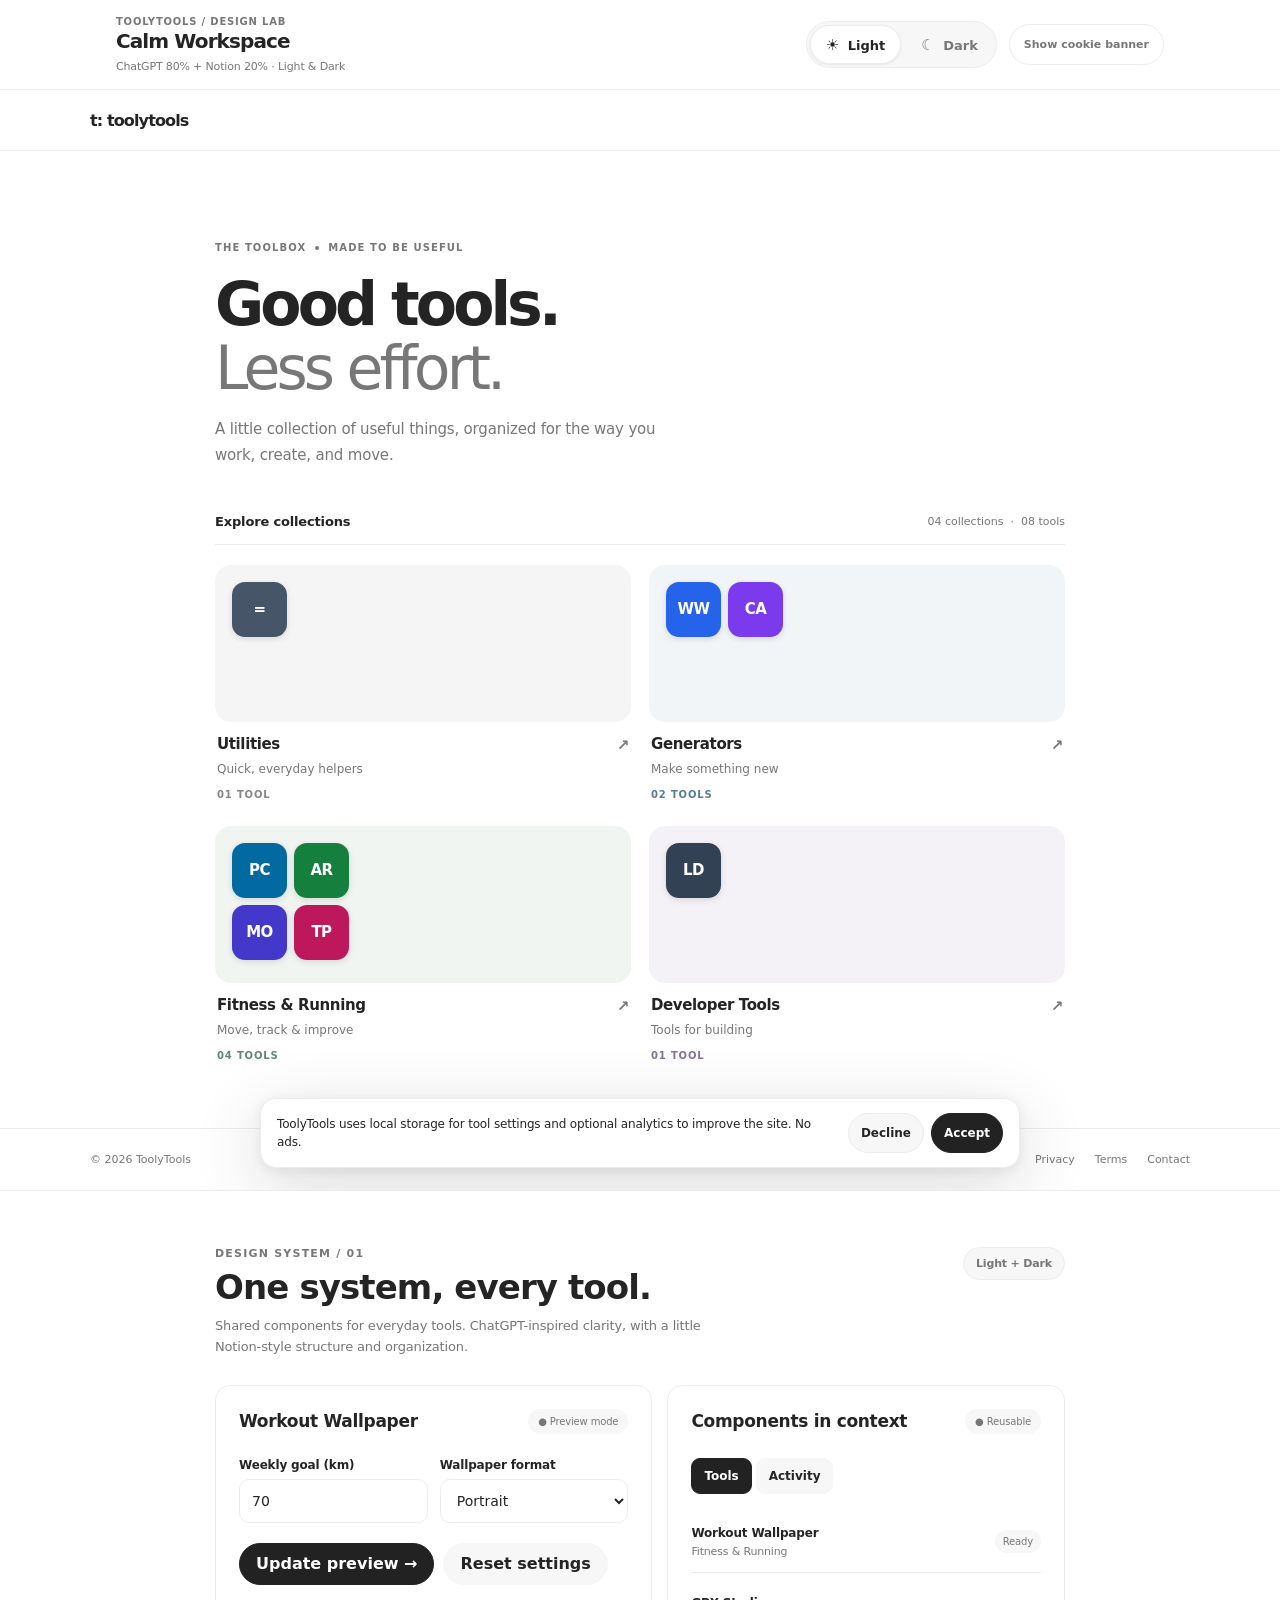
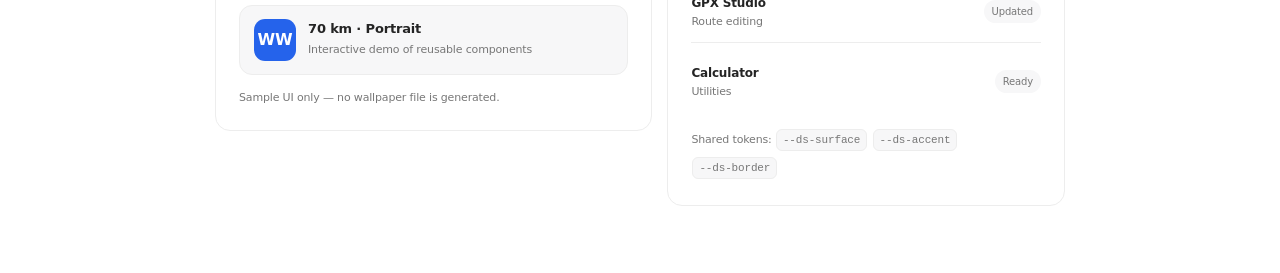
==== commit d91fda31: "Increase tool icon color contrast in calm workspace" ====
--- a/index.html
+++ b/index.html
@@ -20,7 +20,7 @@
   <link rel="stylesheet" href="./styles.css">
   <link rel="stylesheet" href="./interaction.css">
   <link rel="stylesheet" href="./minimal.css?v=20261008-blend">
-  <link rel="stylesheet" href="./workspace.css?v=20261008-v1">
+  <link rel="stylesheet" href="./workspace.css?v=20261008-v2color">
   <script src="./refined.js" defer></script>
 </head>
 <body>
--- a/workspace.css
+++ b/workspace.css
@@ -19,15 +19,16 @@
   --folder-2:#f1f5f8;
   --folder-3:#f0f5f1;
   --folder-4:#f5f2f7;
-  --tile-1:#e2e3e5;
-  --tile-2:#dfebf3;
-  --tile-3:#e7edf1;
-  --tile-4:#dee9f0;
-  --tile-5:#dcece1;
-  --tile-6:#e7e4f2;
-  --tile-7:#daeaef;
-  --tile-8:#e6e4ee;
-  --tile-ink:#526374;
+  /* High-contrast, solid-color tool identities; white labels across modes. */
+  --tile-1:#475569; /* Calculator — slate */
+  --tile-2:#2563eb; /* Workout Wallpaper — blue */
+  --tile-3:#7c3aed; /* CA Tool — violet */
+  --tile-4:#0369a1; /* Pace Calculator — ocean */
+  --tile-5:#15803d; /* AFTERRUN — green */
+  --tile-6:#4338ca; /* Monthy — indigo */
+  --tile-7:#be185d; /* Taper — berry */
+  --tile-8:#334155; /* LD Tool — graphite */
+  --tile-ink:#ffffff;
   --category-blue:#577c99;
   --category-green:#5e8873;
   --category-purple:#82739a;
@@ -48,15 +49,16 @@
   --folder-2:#26313a;
   --folder-3:#25342d;
   --folder-4:#302c38;
-  --tile-1:#414347;
-  --tile-2:#3a5060;
-  --tile-3:#45515b;
-  --tile-4:#3a5260;
-  --tile-5:#3b5649;
-  --tile-6:#504860;
-  --tile-7:#3b525d;
-  --tile-8:#4b465b;
-  --tile-ink:#d9e1e8;
+  /* Preserve recognizable app color in Dark mode, without glowing/neon cards. */
+  --tile-1:#475569;
+  --tile-2:#1d4ed8;
+  --tile-3:#6d28d9;
+  --tile-4:#0e7490;
+  --tile-5:#15803d;
+  --tile-6:#4338ca;
+  --tile-7:#be185d;
+  --tile-8:#334155;
+  --tile-ink:#ffffff;
   --category-blue:#93b7d4;
   --category-green:#a0d2b1;
   --category-purple:#baa9d4;
@@ -162,8 +164,9 @@
 .site-preview .folder-item:nth-child(4){--folder-color:var(--folder-4);--folder-accent:var(--category-purple)}
 .site-preview .tool-tile,.site-preview[data-theme="refined"] .tool-tile{
   width:55px;height:55px;
-  border:0;border-radius:13px;box-shadow:none;
-  font-size:15px;font-weight:690;letter-spacing:-.035em;
+  border:0;border-radius:13px;
+  box-shadow:0 2px 6px #11182720;
+  font-size:15px;font-weight:740;letter-spacing:-.035em;
   color:var(--tile-ink);
 }
 .site-preview .folder-info{
@@ -212,7 +215,10 @@
 .folder-dialog__intro p{max-width:400px}
 .modal-tools{gap:3px}
 .modal-tool{min-height:74px;padding:12px 10px;border-radius:12px}
-.modal-tool__icon{background:var(--tool-color);color:var(--tool-ink)}
+.modal-tool__icon{
+  background:var(--tool-color);color:var(--tool-ink);
+  font-weight:740;box-shadow:0 1px 4px #1118271a;
+}
 .modal-tool__arrow{color:var(--muted)}
 .folder-dialog__foot{padding-top:13px}
 .folder-dialog__foot span:last-child{opacity:.75}
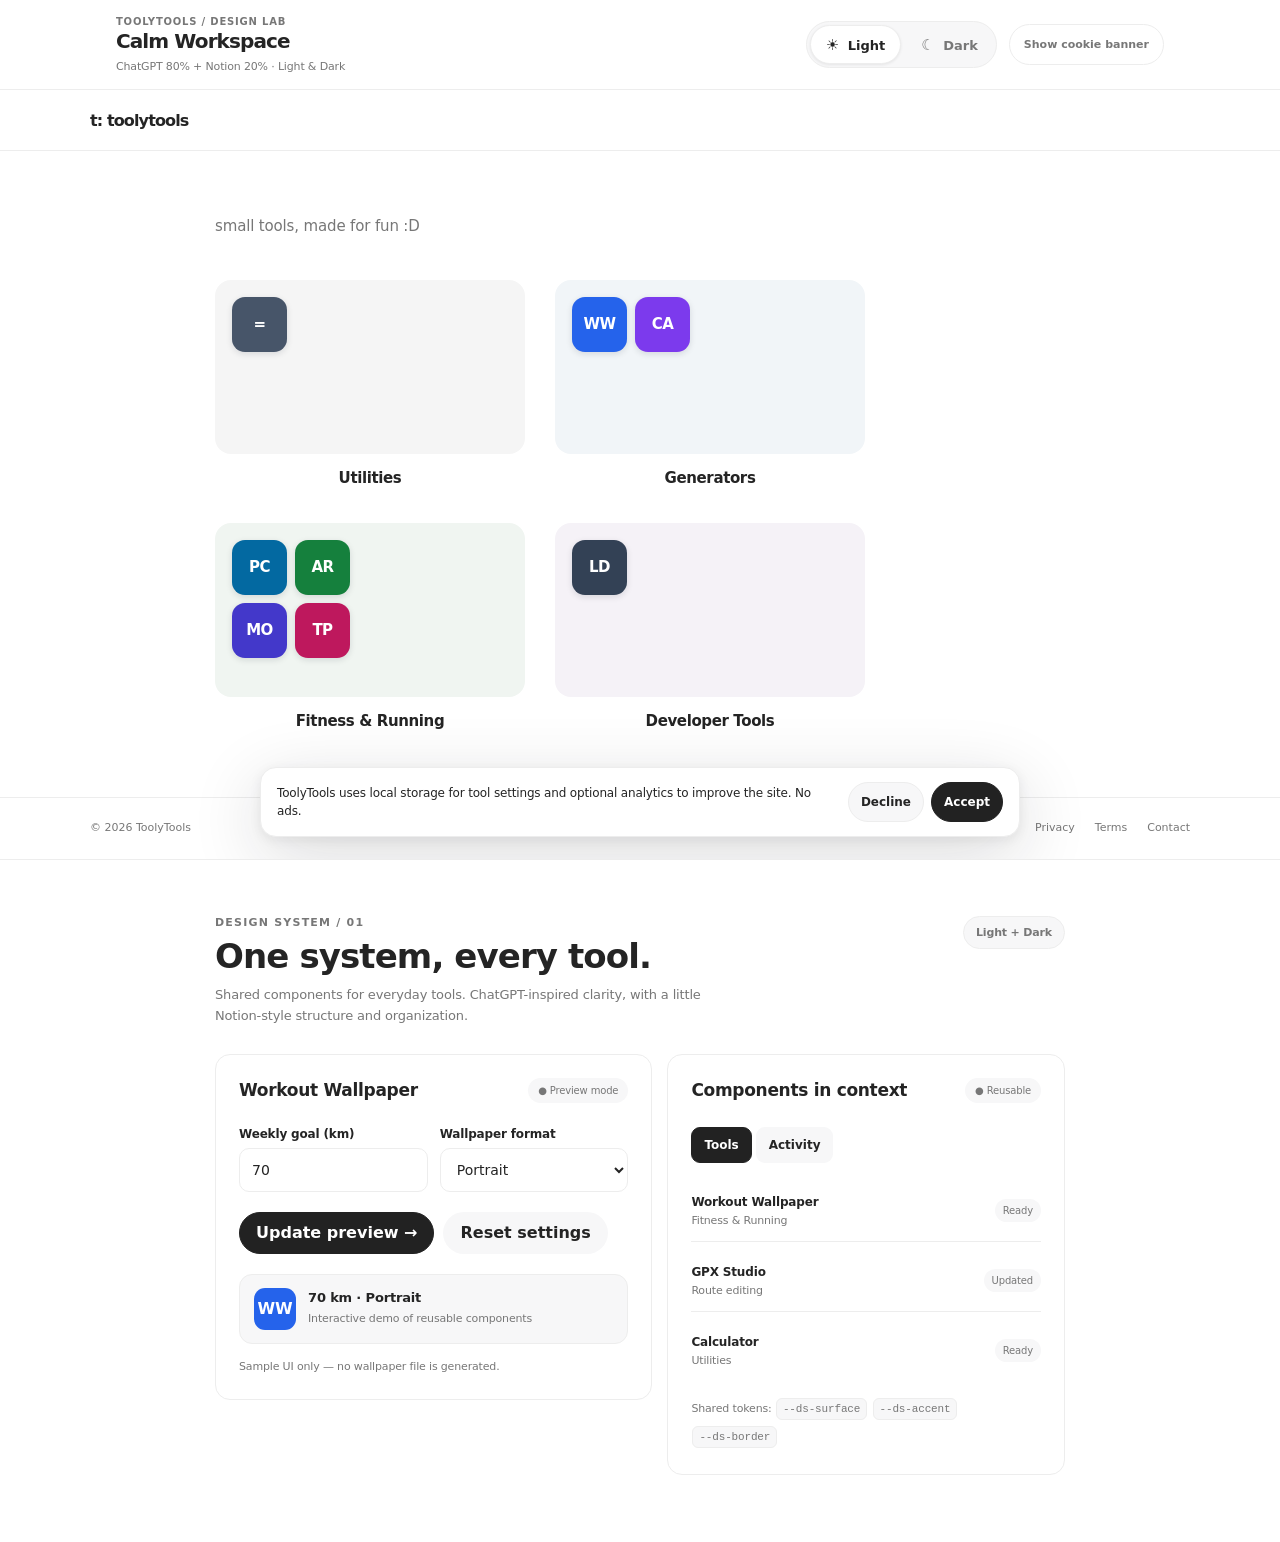
==== commit 1028c229: "Restore original ToolyTools copy with clean modern styling" ====
--- a/index.html
+++ b/index.html
@@ -20,8 +20,8 @@
   <link rel="stylesheet" href="./styles.css">
   <link rel="stylesheet" href="./interaction.css">
   <link rel="stylesheet" href="./minimal.css?v=20261008-blend">
-  <link rel="stylesheet" href="./workspace.css?v=20261008-v2color">
-  <script src="./refined.js" defer></script>
+  <link rel="stylesheet" href="./workspace.css?v=20261008-v3simple">
+  <script src="./refined.js?v=20261008-v3simple" defer></script>
 </head>
 <body>
   <!-- Demo controls — not part of ToolyTools' actual website layout. -->
@@ -50,33 +50,21 @@
     <main class="home-screen" id="main-content">
       <div class="site-width home-container">
         <div class="home-hero">
-          <p class="home-eyebrow">THE TOOLBOX <span class="eyebrow-dot" aria-hidden="true"></span> MADE TO BE USEFUL</p>
-          <h1>Good tools.<br><span>Less effort.</span></h1>
-          <p class="home-description">A little collection of useful things, organized for the way you work, create, and move.</p>
-        </div>
-        <div class="folder-section-heading" aria-hidden="true">
-          <span>Explore collections</span>
-          <span>04 collections &nbsp;·&nbsp; 08 tools</span>
+          <p class="home-tagline">small tools, made for fun :D</p>
         </div>
         <section class="folder-grid" aria-label="Tool folders" tabindex="0">
           <button class="folder-item" type="button" data-folder="utilities" aria-label="Open Utilities folder" aria-haspopup="dialog" aria-controls="folder-dialog">
             <span aria-hidden="true" class="folder-card">
               <span class="tool-tile tile-equals">=</span>
             </span>
-            <span class="folder-info"><span class="folder-title">Utilities<span class="folder-arrow" aria-hidden="true">↗</span></span>
-              <span class="folder-desc">Quick, everyday helpers</span>
-              <span class="folder-count">01 TOOL</span>
-            </span>
+            <span class="folder-title">Utilities</span>
           </button>
           <button class="folder-item" type="button" data-folder="generators" aria-label="Open Generators folder" aria-haspopup="dialog" aria-controls="folder-dialog">
             <span aria-hidden="true" class="folder-card">
               <span class="tool-tile tile-ww">WW</span>
               <span class="tool-tile tile-ca">CA</span>
             </span>
-            <span class="folder-info"><span class="folder-title">Generators<span class="folder-arrow" aria-hidden="true">↗</span></span>
-              <span class="folder-desc">Make something new</span>
-              <span class="folder-count">02 TOOLS</span>
-            </span>
+            <span class="folder-title">Generators</span>
           </button>
           <button class="folder-item" type="button" data-folder="fitness" aria-label="Open Fitness &amp; Running folder" aria-haspopup="dialog" aria-controls="folder-dialog">
             <span aria-hidden="true" class="folder-card">
@@ -85,19 +73,13 @@
               <span class="tool-tile tile-mo">MO</span>
               <span class="tool-tile tile-tp">TP</span>
             </span>
-            <span class="folder-info"><span class="folder-title">Fitness &amp; Running<span class="folder-arrow" aria-hidden="true">↗</span></span>
-              <span class="folder-desc">Move, track & improve</span>
-              <span class="folder-count">04 TOOLS</span>
-            </span>
+            <span class="folder-title">Fitness &amp; Running</span>
           </button>
           <button class="folder-item" type="button" data-folder="developer" aria-label="Open Developer Tools folder" aria-haspopup="dialog" aria-controls="folder-dialog">
             <span aria-hidden="true" class="folder-card">
               <span class="tool-tile tile-ld">LD</span>
             </span>
-            <span class="folder-info"><span class="folder-title">Developer Tools<span class="folder-arrow" aria-hidden="true">↗</span></span>
-              <span class="folder-desc">Tools for building</span>
-              <span class="folder-count">01 TOOL</span>
-            </span>
+            <span class="folder-title">Developer Tools</span>
           </button>
         </section>
       </div>
@@ -122,22 +104,16 @@
   <!-- Dialog is outside site-preview so it is not clipped by the home layout. -->
   <div class="modal-backdrop" id="folder-backdrop" hidden>
     <section class="folder-dialog" id="folder-dialog" role="dialog" aria-modal="true"
-      aria-labelledby="folder-dialog-title" aria-describedby="folder-dialog-description"
+      aria-labelledby="folder-dialog-title"
       tabindex="-1">
       <div class="folder-dialog__header">
         <div class="folder-dialog__intro">
-          <span class="folder-dialog__eyebrow">TOOLYTOOLS / FOLDER</span>
           <h2 id="folder-dialog-title">Fitness &amp; Running</h2>
-          <p id="folder-dialog-description">Explore tools in this folder.</p>
         </div>
         <button type="button" class="folder-dialog__close" id="close-folder"
           aria-label="Close folder dialog">×</button>
       </div>
       <div class="modal-tools" id="folder-tools" aria-label="Tools in selected folder"></div>
-      <div class="folder-dialog__foot">
-        <span id="folder-tool-count">4 tools</span>
-        <span>ESC to close <span aria-hidden="true">↗</span></span>
-      </div>
     </section>
   </div>
   <div class="demo-toast" id="demo-toast" role="status" aria-live="polite" hidden></div>
--- a/workspace.css
+++ b/workspace.css
@@ -301,3 +301,176 @@
   .site-preview .folder-title{font-size:12px}
   .folder-section-heading span:last-child{font-size:9px}
 }
+
+/* Original-copy, new-style presentation
+   Visual text/structure matches the minimal original ToolyTools homepage and
+   two-column folder popup, while retaining this design system's typography,
+   distinct high-contrast tool colors, rounded shapes and Light/Dark tokens. */
+.site-preview .home-hero{
+  padding-top:clamp(44px,6vw,64px);
+  padding-bottom:42px;
+}
+.site-preview .home-hero p.home-tagline{
+  margin:0;
+  color:var(--muted);
+  font:500 clamp(13px,1.6vw,15px)/1.5 -apple-system,BlinkMacSystemFont,"Segoe UI",system-ui,sans-serif;
+  letter-spacing:-.01em;
+}
+.site-preview .folder-grid{
+  width:min(100%,650px);
+  max-width:650px;
+  gap:34px 30px;
+  padding-bottom:55px;
+}
+.site-preview .folder-item{
+  display:flex;
+  flex-direction:column;
+  align-items:stretch;
+}
+.site-preview .folder-card,
+.site-preview[data-theme="refined"] .folder-card{
+  height:174px;
+  grid-template-columns:repeat(2,55px);
+  grid-template-rows:repeat(2,55px);
+  gap:8px;
+  padding:16px;
+  border-radius:16px;
+}
+.site-preview .folder-title{
+  position:static;
+  display:block;
+  min-height:0;
+  width:100%;
+  padding:14px 2px 0;
+  margin:0;
+  text-align:center;
+  color:var(--text);
+  font-size:15px;
+  line-height:1.4;
+  font-weight:620;
+  letter-spacing:-.025em;
+}
+/* Compact two-column popup matching the original labels-only intent. */
+.folder-dialog{
+  width:min(100%,500px);
+  padding:26px 26px 22px;
+}
+.folder-dialog__header{
+  align-items:center;
+  margin-bottom:20px;
+}
+.folder-dialog h2{
+  font-size:clamp(22px,3vw,28px);
+  font-weight:665;
+}
+.modal-tools{
+  display:grid;
+  grid-template-columns:repeat(2,minmax(0,1fr));
+  gap:10px 12px;
+}
+.modal-tool,
+html[data-mode="dark"] .modal-tool{
+  display:flex;
+  flex-direction:column;
+  align-items:center;
+  justify-content:center;
+  gap:13px;
+  min-width:0;
+  min-height:142px;
+  padding:16px 10px;
+  border:0;
+  border-radius:14px;
+  background:transparent;
+  box-shadow:none;
+  color:var(--text);
+  text-align:center;
+}
+.modal-tool:hover,
+.modal-tool:focus-visible,
+html[data-mode="dark"] .modal-tool:hover{
+  background:var(--hover);
+  box-shadow:none;
+  transform:none;
+}
+.modal-tool__icon{
+  display:grid;
+  place-items:center;
+  flex:0 0 64px;
+  width:64px;
+  height:64px;
+  margin:0;
+  border:0;
+  border-radius:13px;
+  background:var(--tool-color);
+  color:var(--tool-ink);
+  font-size:17px;
+  font-weight:745;
+  box-shadow:0 2px 7px #10182722;
+}
+.modal-tool__name{
+  display:block;
+  width:100%;
+  min-width:0;
+  font-size:13px;
+  font-weight:590;
+  line-height:1.45;
+  letter-spacing:-.015em;
+  color:var(--text);
+}
+@media(max-width:720px){
+  .site-preview .home-hero{padding-top:46px;padding-bottom:38px}
+  .site-preview .home-hero p.home-tagline{font-size:13px}
+  .site-preview .folder-grid{width:100%;gap:28px 14px;padding-bottom:45px}
+  .site-preview .folder-card,
+  .site-preview[data-theme="refined"] .folder-card{
+    height:141px;
+    grid-template-columns:repeat(2,minmax(0,49px));
+    grid-template-rows:repeat(2,49px);
+    gap:5px;
+    padding:12px;
+    border-radius:14px;
+  }
+  .site-preview .folder-title{
+    font-size:clamp(12px,3.35vw,14px);
+    padding:12px 1px 0;
+    margin:0;
+  }
+  /* Original popup is centered; keep modern spacing and close affordance. */
+  .modal-backdrop{
+    align-items:center;
+    padding:16px;
+  }
+  .folder-dialog{
+    width:min(100%,460px);
+    max-width:460px;
+    max-height:calc(100dvh - 32px);
+    padding:24px 15px 17px;
+    border:1px solid var(--border);
+    border-radius:20px;
+    box-shadow:var(--shadow-dialog);
+  }
+  .folder-dialog::before{display:none;content:none}
+  .folder-dialog h2{font-size:clamp(20px,5.5vw,25px)}
+  .modal-tools{grid-template-columns:repeat(2,minmax(0,1fr));gap:4px 7px}
+  .modal-tool,html[data-mode="dark"] .modal-tool{
+    min-height:126px;
+    padding:12px 6px;
+    gap:11px;
+  }
+  .modal-tool__icon{flex-basis:60px;width:60px;height:60px;font-size:16px}
+  .modal-tool__name{font-size:12px}
+}
+@media(max-width:360px){
+  .site-preview .folder-grid{gap:24px 12px}
+  .site-preview .folder-card,
+  .site-preview[data-theme="refined"] .folder-card{
+    height:127px;
+    padding:10px;
+    grid-template-columns:repeat(2,46px);
+    grid-template-rows:repeat(2,46px);
+  }
+  .site-preview .folder-title{font-size:12px}
+  .modal-backdrop{padding:12px}
+  .folder-dialog{padding:22px 11px 14px}
+  .modal-tool,html[data-mode="dark"] .modal-tool{min-height:119px}
+}
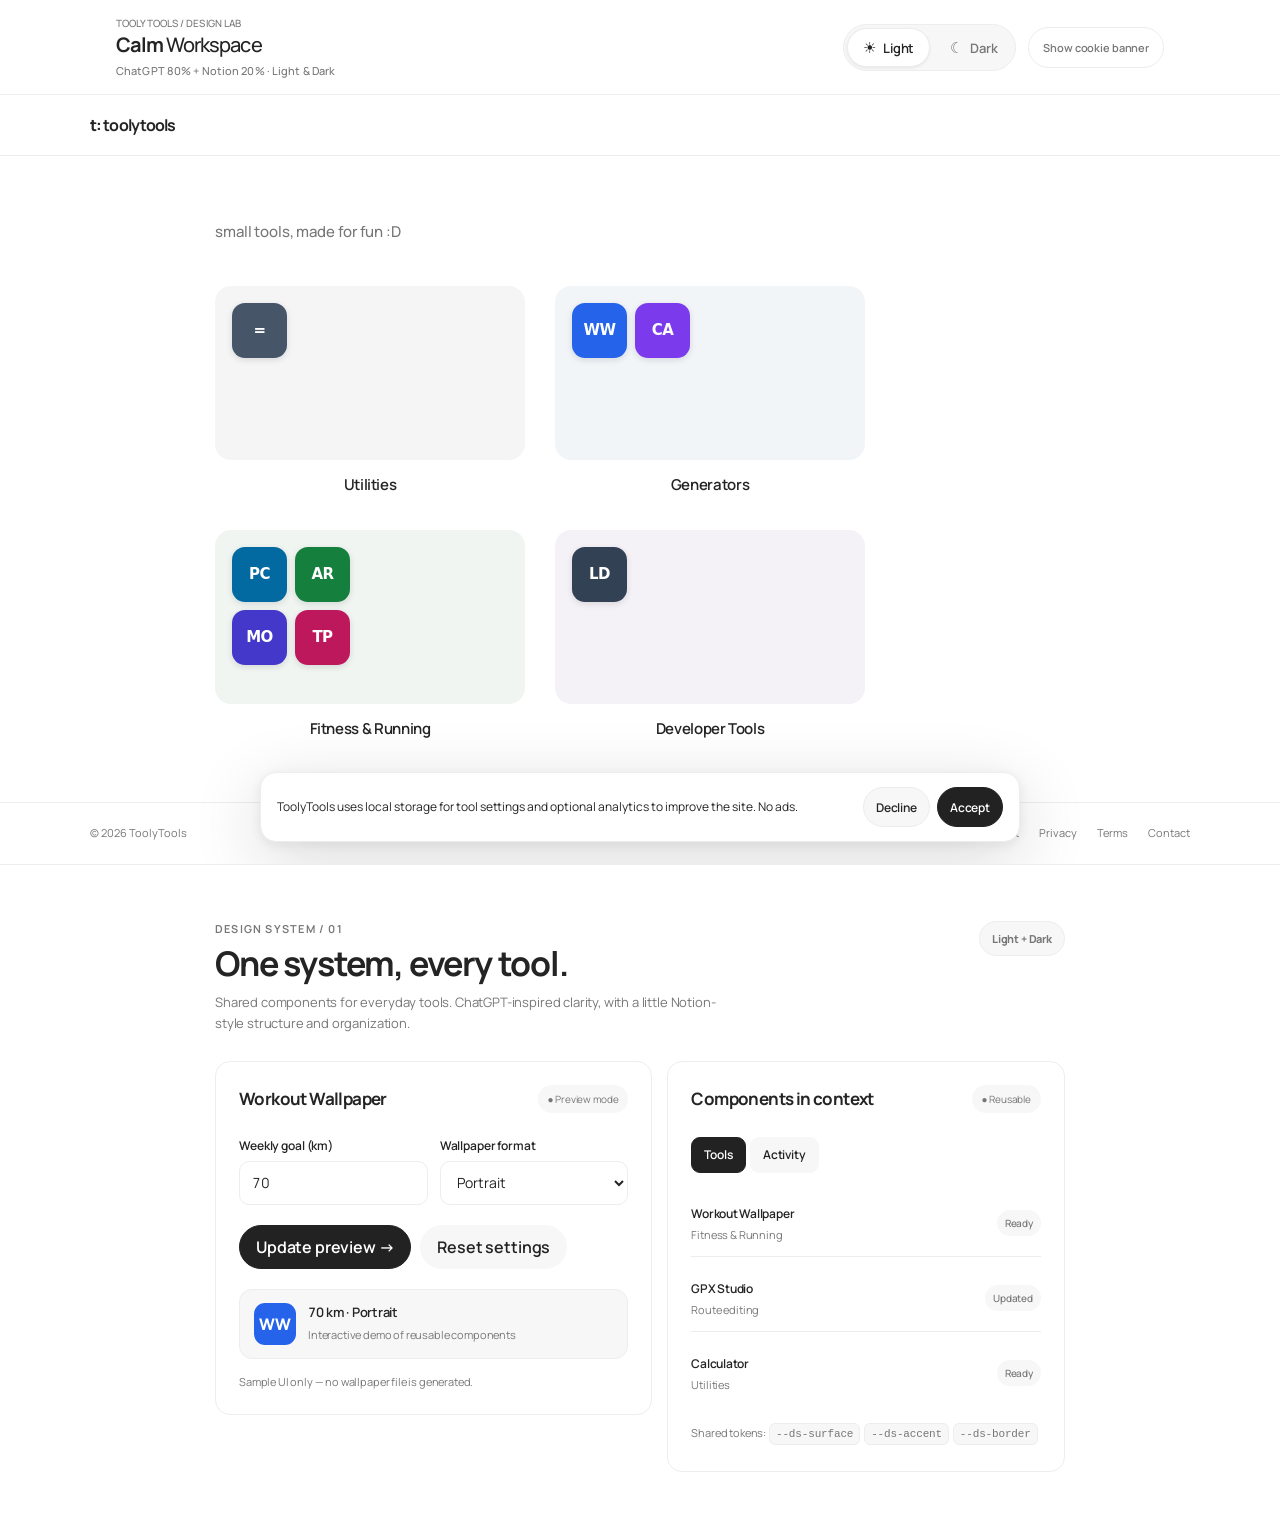
==== commit 04532960: "Apply premium Manrope and Noto Sans Thai typography" ====
--- a/index.html
+++ b/index.html
@@ -4,7 +4,7 @@
   <meta charset="UTF-8">
   <meta name="viewport" content="width=device-width, initial-scale=1, viewport-fit=cover">
   <meta name="color-scheme" content="light dark">
-  <meta name="description" content="ToolyTools Calm Workspace preview: ChatGPT-inspired clarity with Notion-inspired organization. Light and Dark modes.">
+  <meta name="description" content="ToolyTools Calm Workspace — minimal premium typography with Manrope and Noto Sans Thai, in Light and Dark.">
   <title>ToolyTools — Calm Workspace | ChatGPT + Notion Inspired</title>
   <script>
     // Set the last chosen appearance before CSS loads, to avoid a flash.
@@ -17,10 +17,15 @@
       } catch (_) { document.documentElement.dataset.mode = "light"; }
     }());
   </script>
+  <!-- Editorial-style UI typography; system fonts remain as offline fallback. -->
+  <link rel="preconnect" href="https://fonts.googleapis.com">
+  <link rel="preconnect" href="https://fonts.gstatic.com" crossorigin>
+  <link href="https://fonts.googleapis.com/css2?family=Manrope:wght@400;500;600;700&family=Noto+Sans+Thai:wght@400;500;600;700&display=swap" rel="stylesheet">
   <link rel="stylesheet" href="./styles.css">
   <link rel="stylesheet" href="./interaction.css">
   <link rel="stylesheet" href="./minimal.css?v=20261008-blend">
   <link rel="stylesheet" href="./workspace.css?v=20261008-v3simple">
+  <link rel="stylesheet" href="./typography.css?v=20261008-premium">
   <script src="./refined.js?v=20261008-v3simple" defer></script>
 </head>
 <body>
--- a/typography.css
+++ b/typography.css
@@ -0,0 +1,109 @@
+/* ToolyTools Typography / Premium Minimal
+   Latin: Manrope; Thai: Noto Sans Thai.
+   Purpose: elegant, consistent letterforms without changing layout or color.
+   The font stack gracefully falls back to native UI fonts when offline. */
+:root{
+  --font-ui:"Manrope","Noto Sans Thai",-apple-system,BlinkMacSystemFont,"Segoe UI",Arial,sans-serif;
+  --font-number:"Manrope","Noto Sans Thai",system-ui,sans-serif;
+  --font-code:"SFMono-Regular",Consolas,"Liberation Mono",monospace;
+  font-synthesis:none;
+}
+
+/* Use one shared family across all controls and the static style specimens.
+   More specific classes cover earlier font shorthand declarations. */
+body,button,input,select,textarea,
+.toolbar-brand,.toolbar-eyebrow,.toolbar-name,.toolbar-hint,
+.mode-switch button,.reset-cookie,
+.site-preview .site-logo,
+.site-preview .home-hero p.home-tagline,
+.site-preview .folder-title,
+.site-preview .tool-tile,
+.site-preview .footer-inner,
+.site-preview[data-theme="refined"] .cookie-banner p,
+.site-preview[data-theme="refined"] .cookie-actions button,
+.folder-dialog,.folder-dialog h2,.folder-dialog__eyebrow,
+.folder-dialog__close,.modal-tool,.modal-tool__icon,.modal-tool__name,
+.demo-toast,.component-lab,
+.kit-intro,.kit-card,.kit-card h3,
+.kit-field label,.kit-control,.kit-button,.kit-tab,
+.kit-result,.kit-list__item,.kit-pill,.kit-status{
+  font-family:var(--font-ui);
+}
+
+/* Restrained, confident type hierarchy; font weights remain in real font files. */
+.toolbar-name{
+  font-weight:700;
+  letter-spacing:-.048em;
+}
+.toolbar-name span{font-weight:500}
+.toolbar-hint,.toolbar-eyebrow{
+  font-weight:500;
+  letter-spacing:.01em;
+}
+.site-preview .site-logo{
+  font-weight:700;
+  letter-spacing:-.055em;
+}
+.site-preview .home-hero p.home-tagline{
+  font-weight:500;
+  letter-spacing:-.008em;
+  line-height:1.6;
+}
+.site-preview .folder-title{
+  font-weight:600;
+  letter-spacing:-.024em;
+  line-height:1.48;
+}
+.site-preview .tool-tile,
+.site-preview[data-theme="refined"] .tool-tile{
+  font-weight:700;
+  letter-spacing:-.035em;
+}
+.site-preview .footer-inner{
+  font-weight:400;
+  letter-spacing:0;
+}
+.site-preview[data-theme="refined"] .cookie-banner p{
+  font-weight:400;
+  letter-spacing:0;
+}
+.site-preview[data-theme="refined"] .cookie-actions button,
+.mode-switch button,.reset-cookie{
+  font-weight:600;
+  letter-spacing:-.012em;
+}
+.folder-dialog h2{
+  font-weight:700;
+  letter-spacing:-.045em;
+}
+.modal-tool__name{
+  font-weight:600;
+  letter-spacing:-.018em;
+  line-height:1.5;
+}
+.modal-tool__icon{
+  font-weight:700;
+  letter-spacing:-.028em;
+}
+.kit-intro h2,.kit-card h3{
+  font-weight:700;
+  letter-spacing:-.035em;
+}
+.kit-field label,.kit-button,.kit-tab{
+  font-weight:600;
+  letter-spacing:-.01em;
+}
+.kit-list__title,.kit-result__text{
+  font-weight:600;
+  letter-spacing:-.02em;
+}
+.kit-code{font-family:var(--font-code)}
+.kit-control[type="number"],.kit-result__text{
+  font-variant-numeric:tabular-nums;
+}
+
+/* Preserve the existing legibility/spacing on small phones. */
+@media(max-width:360px){
+  .site-preview .folder-title{letter-spacing:-.027em}
+  .modal-tool__name{letter-spacing:-.014em}
+}
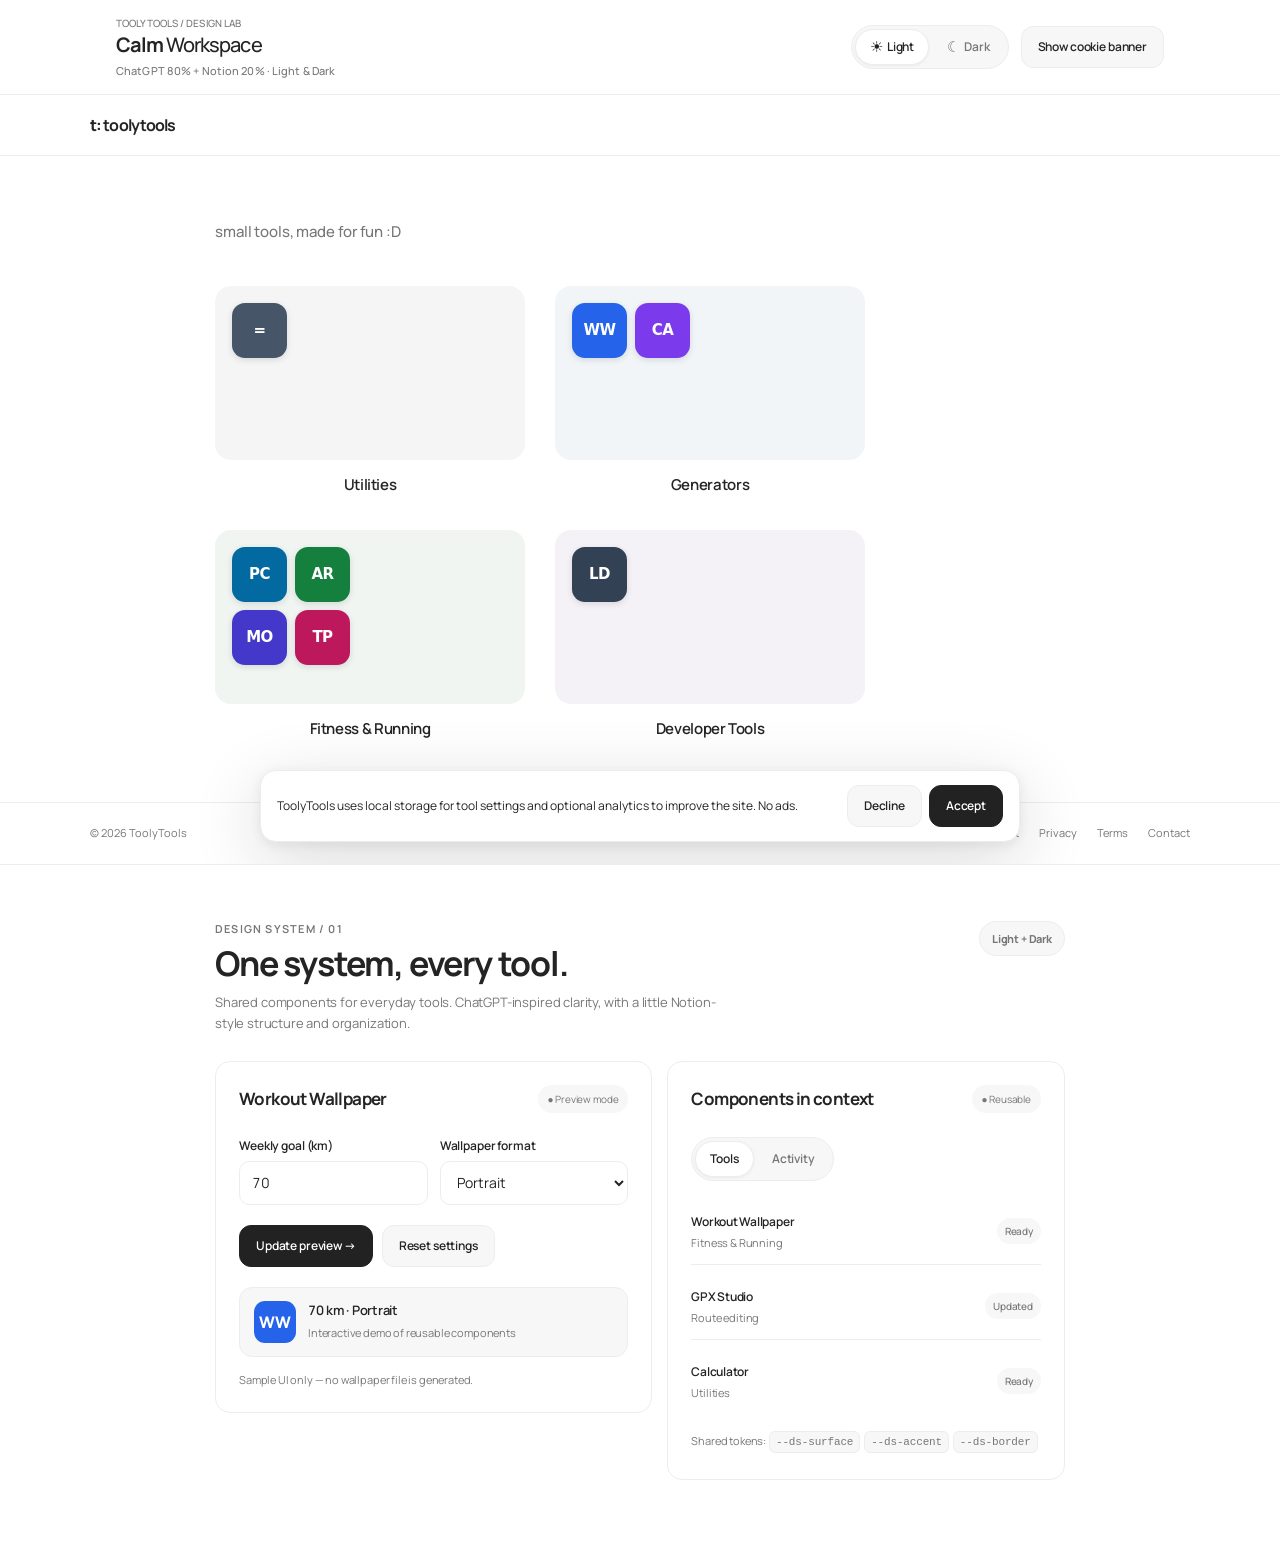
==== commit c293f8df: "Unify primary and secondary button styles" ====
--- a/index.html
+++ b/index.html
@@ -26,6 +26,7 @@
   <link rel="stylesheet" href="./minimal.css?v=20261008-blend">
   <link rel="stylesheet" href="./workspace.css?v=20261008-v3simple">
   <link rel="stylesheet" href="./typography.css?v=20261008-premium">
+  <link rel="stylesheet" href="./buttons.css?v=20261008-unified">
   <script src="./refined.js?v=20261008-v3simple" defer></script>
 </head>
 <body>
--- a/buttons.css
+++ b/buttons.css
@@ -0,0 +1,204 @@
+/* ToolyTools / Button System 01 — Premium Minimal
+   CTA buttons: one geometry, two semantic variants.
+   Selection controls: dedicated pill-style segmented variants.
+   Folder cards and clickable tool icons are not CTA buttons.
+   Loaded last so these tokens consistently override older demo styles. */
+:root{
+  --btn-height:42px;
+  --btn-radius:12px;
+  --btn-weight:600;
+  --btn-duration:160ms;
+  --btn-primary-bg:var(--accent);
+  --btn-primary-text:var(--on-accent);
+  --btn-primary-hover:#424242;
+  --btn-secondary-bg:var(--surface-2);
+  --btn-secondary-hover:var(--hover);
+  --btn-secondary-border:var(--border);
+  --btn-secondary-text:var(--text);
+}
+html[data-mode="dark"]{
+  --btn-primary-hover:#d6d6d6;
+  --btn-secondary-bg:#303030;
+  --btn-secondary-hover:#3c3c3c;
+}
+
+/* Shared CTA foundation: Cookie actions, toolbar reset and Component Lab buttons. */
+.reset-cookie,
+.kit-button,
+.site-preview[data-theme="refined"] .cookie-actions button{
+  display:inline-flex;
+  align-items:center;
+  justify-content:center;
+  gap:7px;
+  min-height:var(--btn-height);
+  padding:9px 16px;
+  border:1px solid var(--btn-secondary-border);
+  border-radius:var(--btn-radius);
+  background:var(--btn-secondary-bg);
+  color:var(--btn-secondary-text);
+  box-shadow:none;
+  font-family:var(--font-ui,system-ui,sans-serif);
+  font-weight:var(--btn-weight);
+  font-size:12px;
+  letter-spacing:-.012em;
+  line-height:1.35;
+  text-align:center;
+  text-decoration:none;
+  transform:none;
+  filter:none;
+  transition:background-color var(--btn-duration) ease,
+    border-color var(--btn-duration) ease,
+    color var(--btn-duration) ease,
+    transform var(--btn-duration) ease;
+}
+.reset-cookie:hover,
+.kit-button:hover,
+.site-preview[data-theme="refined"] .cookie-actions button:hover{
+  background:var(--btn-secondary-hover);
+  border-color:var(--border);
+  color:var(--text);
+  box-shadow:none;
+  filter:none;
+  transform:none;
+}
+/* Primary and Secondary must share exactly the same geometry and weight. */
+.kit-button.primary{font-weight:var(--btn-weight)}
+.kit-button.primary,
+.site-preview[data-theme="refined"] .cookie-actions button[data-dismiss-cookie="accept"]{
+  background:var(--btn-primary-bg);
+  border-color:var(--btn-primary-bg);
+  color:var(--btn-primary-text);
+}
+.kit-button.primary:hover,
+.site-preview[data-theme="refined"] .cookie-actions button[data-dismiss-cookie="accept"]:hover{
+  background:var(--btn-primary-hover);
+  border-color:var(--btn-primary-hover);
+  color:var(--btn-primary-text);
+}
+.reset-cookie:active,
+.kit-button:active,
+.site-preview[data-theme="refined"] .cookie-actions button:active{
+  transform:scale(.985);
+}
+.reset-cookie:focus-visible,
+.kit-button:focus-visible,
+.site-preview[data-theme="refined"] .cookie-actions button:focus-visible,
+.mode-switch button:focus-visible,
+.kit-tab:focus-visible,
+.folder-dialog__close:focus-visible{
+  outline:2px solid var(--focus);
+  outline-offset:3px;
+}
+.reset-cookie:disabled,.kit-button:disabled,
+.site-preview[data-theme="refined"] .cookie-actions button:disabled{
+  cursor:not-allowed;opacity:.5;transform:none;
+}
+
+/* Selection controls keep a separate, intentionally pill-shaped track. */
+.mode-switch,
+.kit-tabs{
+  display:inline-flex;
+  align-items:center;
+  width:max-content;
+  max-width:100%;
+  padding:3px;
+  gap:3px;
+  border:1px solid var(--border);
+  border-radius:999px;
+  background:var(--surface-2);
+  box-shadow:none;
+}
+.mode-switch button,
+.kit-tab,
+.kit-tab[aria-pressed="true"]{
+  display:inline-flex;
+  justify-content:center;
+  align-items:center;
+  min-height:36px;
+  padding:7px 14px;
+  border:1px solid transparent;
+  border-radius:999px;
+  font-family:var(--font-ui,system-ui,sans-serif);
+  font-size:12px;
+  font-weight:600;
+  line-height:1.3;
+  letter-spacing:-.01em;
+  background:transparent;
+  color:var(--muted);
+  box-shadow:none;
+  filter:none;
+  transform:none;
+  transition:background-color var(--btn-duration) ease,
+    color var(--btn-duration) ease,
+    border-color var(--btn-duration) ease;
+}
+.mode-switch button:hover,
+.kit-tab:hover{
+  background:var(--hover);
+  color:var(--text);
+  filter:none;
+  box-shadow:none;
+}
+.mode-switch button[aria-pressed="true"],
+.kit-tab[aria-pressed="true"],
+.kit-tab[aria-pressed="true"]:hover{
+  background:var(--surface);
+  border-color:var(--border);
+  color:var(--text);
+  box-shadow:0 1px 3px #0000000e;
+  filter:none;
+}
+html[data-mode="dark"] .kit-tab:hover,
+html[data-mode="dark"] .kit-tab[aria-pressed="true"]:hover{
+  filter:none;
+}
+
+/* Icon-only dismiss action uses the same 12px radius, without darkening itself. */
+.folder-dialog__close{
+  flex:0 0 42px;
+  width:42px;
+  height:42px;
+  min-height:42px;
+  padding:0;
+  border:1px solid var(--border);
+  border-radius:var(--btn-radius);
+  background:var(--surface-2);
+  color:var(--muted);
+  box-shadow:none;
+  transition:background-color var(--btn-duration) ease,
+    color var(--btn-duration) ease,
+    border-color var(--btn-duration) ease;
+}
+.folder-dialog__close:hover{
+  background:var(--hover);
+  color:var(--text);
+  border-color:var(--border);
+  transform:none;
+}
+@media(max-width:720px){
+  .reset-cookie,
+  .kit-button,
+  .site-preview[data-theme="refined"] .cookie-actions button{
+    min-height:var(--btn-height);
+  }
+  .mode-switch button,.kit-tab{
+    min-height:36px;
+  }
+  .kit-tabs{max-width:100%}
+  .folder-dialog__close{
+    flex-basis:42px;width:42px;height:42px;
+  }
+}
+@media(max-width:360px){
+  .reset-cookie{min-height:42px;padding:7px 9px}
+  .mode-switch{flex:1 1 auto}
+  .mode-switch button{flex:1 1 0;padding:6px 9px}
+}
+/* Respect the device's reduced-motion preference without extra JS. */
+@media(prefers-reduced-motion:reduce){
+  .reset-cookie,.kit-button,
+  .site-preview[data-theme="refined"] .cookie-actions button,
+  .mode-switch button,.kit-tab,.folder-dialog__close{
+    transition:none;
+  }
+}
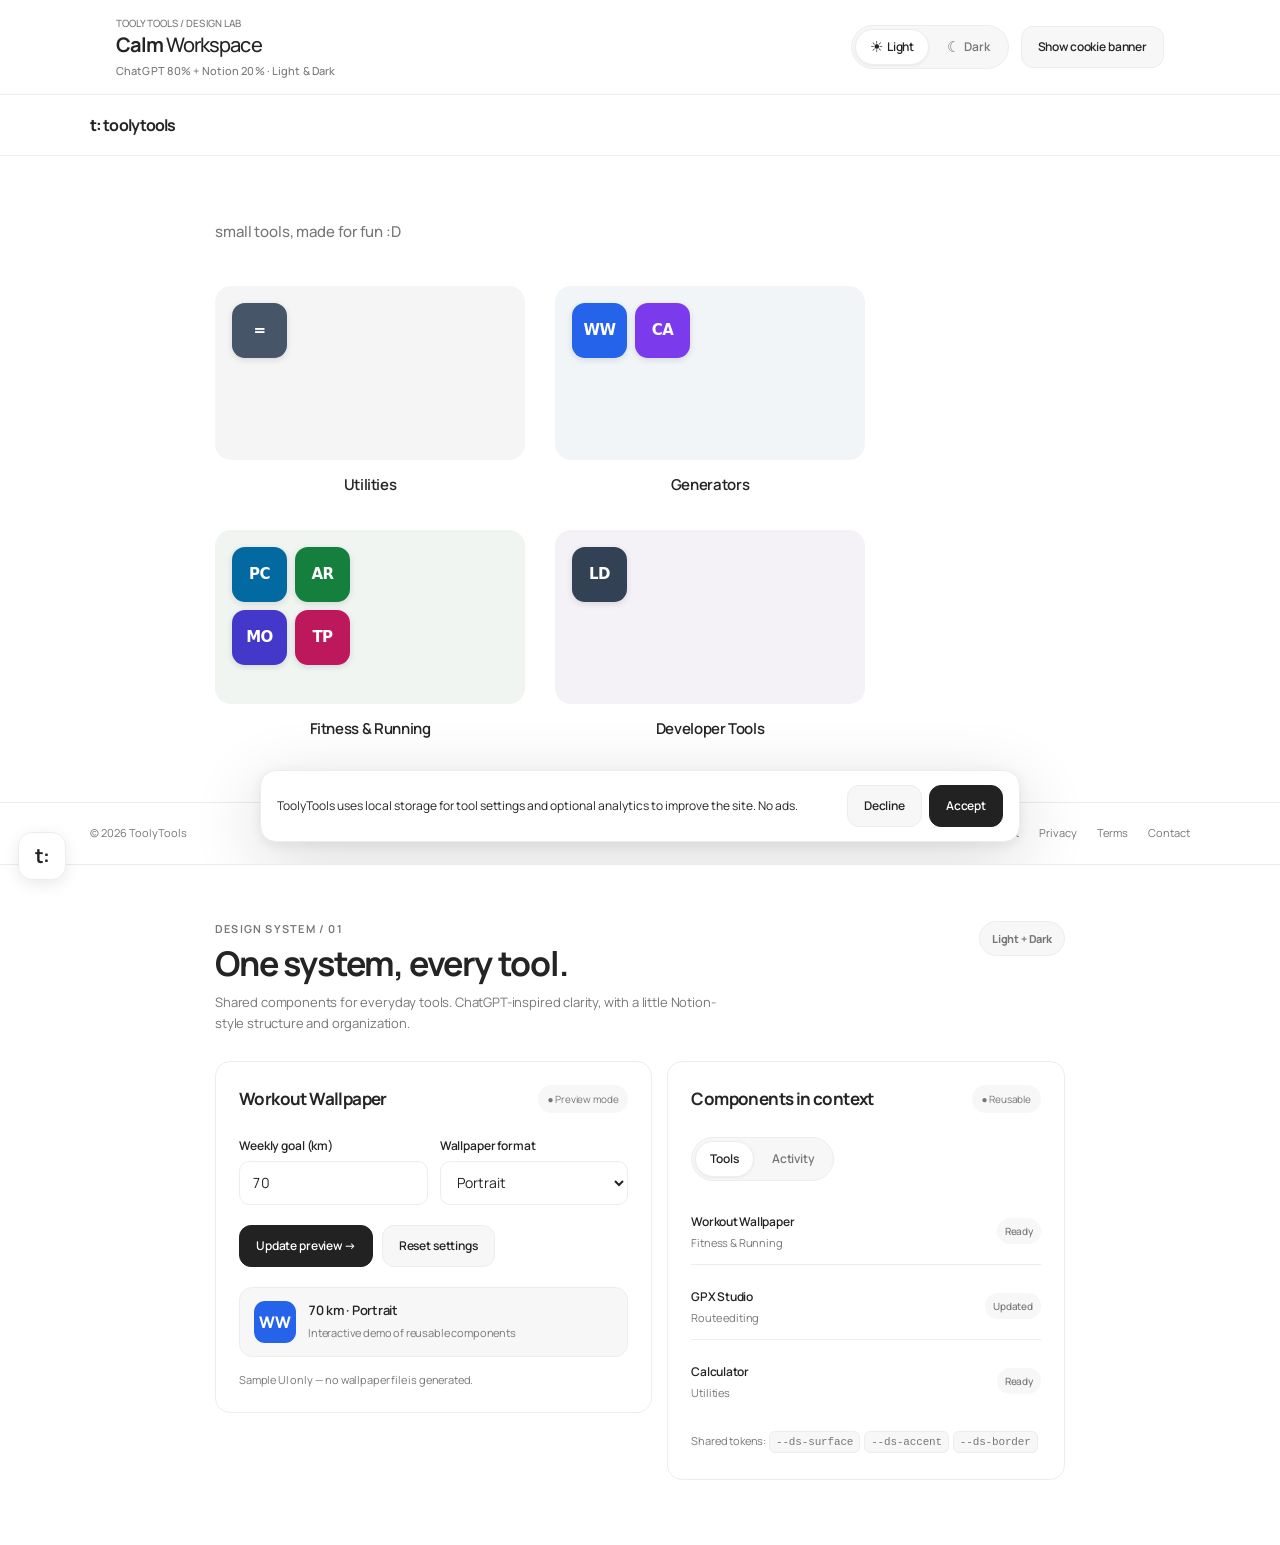
==== commit 1cbcca77: "Add persistent floating ToolyTools monogram" ====
--- a/index.html
+++ b/index.html
@@ -26,10 +26,14 @@
   <link rel="stylesheet" href="./minimal.css?v=20261008-blend">
   <link rel="stylesheet" href="./workspace.css?v=20261008-v3simple">
   <link rel="stylesheet" href="./typography.css?v=20261008-premium">
-  <link rel="stylesheet" href="./buttons.css?v=20261008-unified">
+  <link rel="stylesheet" href="./buttons.css?v=20261009-floating">
   <script src="./refined.js?v=20261008-v3simple" defer></script>
 </head>
 <body>
+  <!-- Persistent bottom-left ToolyTools monogram. Native link: no JavaScript needed. -->
+  <a class="floating-brand" href="#main-content" aria-label="ToolyTools — back to tools" title="Back to tools">
+    <span aria-hidden="true">t:</span>
+  </a>
   <!-- Demo controls — not part of ToolyTools' actual website layout. -->
   <aside class="demo-toolbar" aria-label="Calm Workspace design system controls">
     <div class="toolbar-brand">
--- a/buttons.css
+++ b/buttons.css
@@ -202,3 +202,55 @@
     transition:none;
   }
 }
+
+/* Persistent ToolyTools monogram, anchored to the viewport bottom-left.
+   Works as a real link to the tools section without adding JS or affecting
+   the site's grid, scroll height, or existing button variants. */
+.floating-brand{
+  position:fixed;
+  z-index:30;
+  inset-inline-start:max(18px,env(safe-area-inset-left));
+  bottom:max(20px,calc(env(safe-area-inset-bottom) + 16px));
+  display:inline-flex;
+  align-items:center;
+  justify-content:center;
+  width:48px;
+  height:48px;
+  border:1px solid var(--border);
+  border-radius:14px;
+  background:var(--surface);
+  color:var(--text);
+  box-shadow:0 4px 16px #00000016;
+  font:700 20px/1 var(--font-ui,system-ui,sans-serif);
+  letter-spacing:-.055em;
+  text-decoration:none;
+  user-select:none;
+  -webkit-tap-highlight-color:transparent;
+  transition:background-color var(--btn-duration) ease,
+    border-color var(--btn-duration) ease,
+    box-shadow var(--btn-duration) ease,
+    transform var(--btn-duration) ease;
+}
+.floating-brand:hover{
+  background:var(--surface-2);
+  border-color:var(--muted);
+  box-shadow:0 6px 20px #00000020;
+}
+.floating-brand:active{transform:scale(.96)}
+.floating-brand:focus-visible{
+  outline:2px solid var(--focus);
+  outline-offset:4px;
+}
+@media(max-width:720px){
+  .floating-brand{
+    inset-inline-start:max(12px,env(safe-area-inset-left));
+    bottom:max(14px,calc(env(safe-area-inset-bottom) + 12px));
+    width:44px;
+    height:44px;
+    border-radius:13px;
+    font-size:19px;
+  }
+}
+@media(prefers-reduced-motion:reduce){
+  .floating-brand{transition:none}
+}
